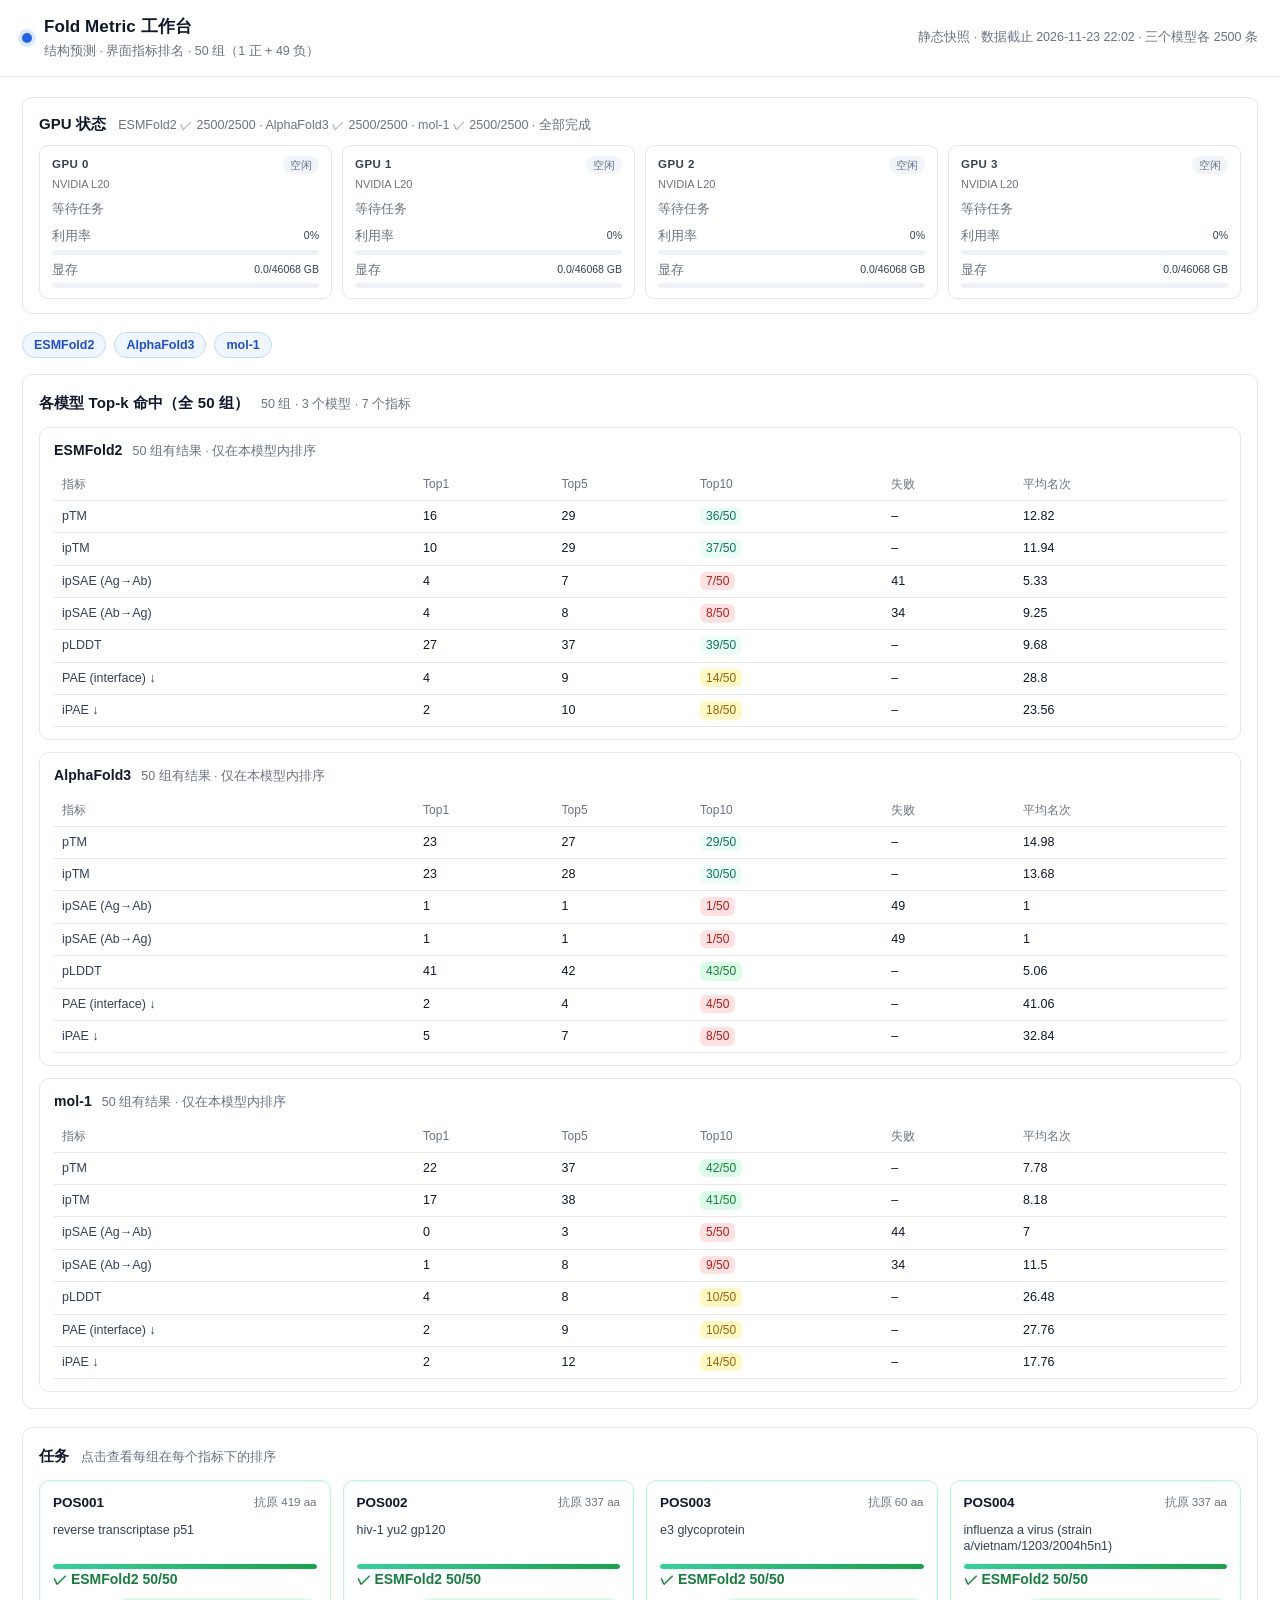
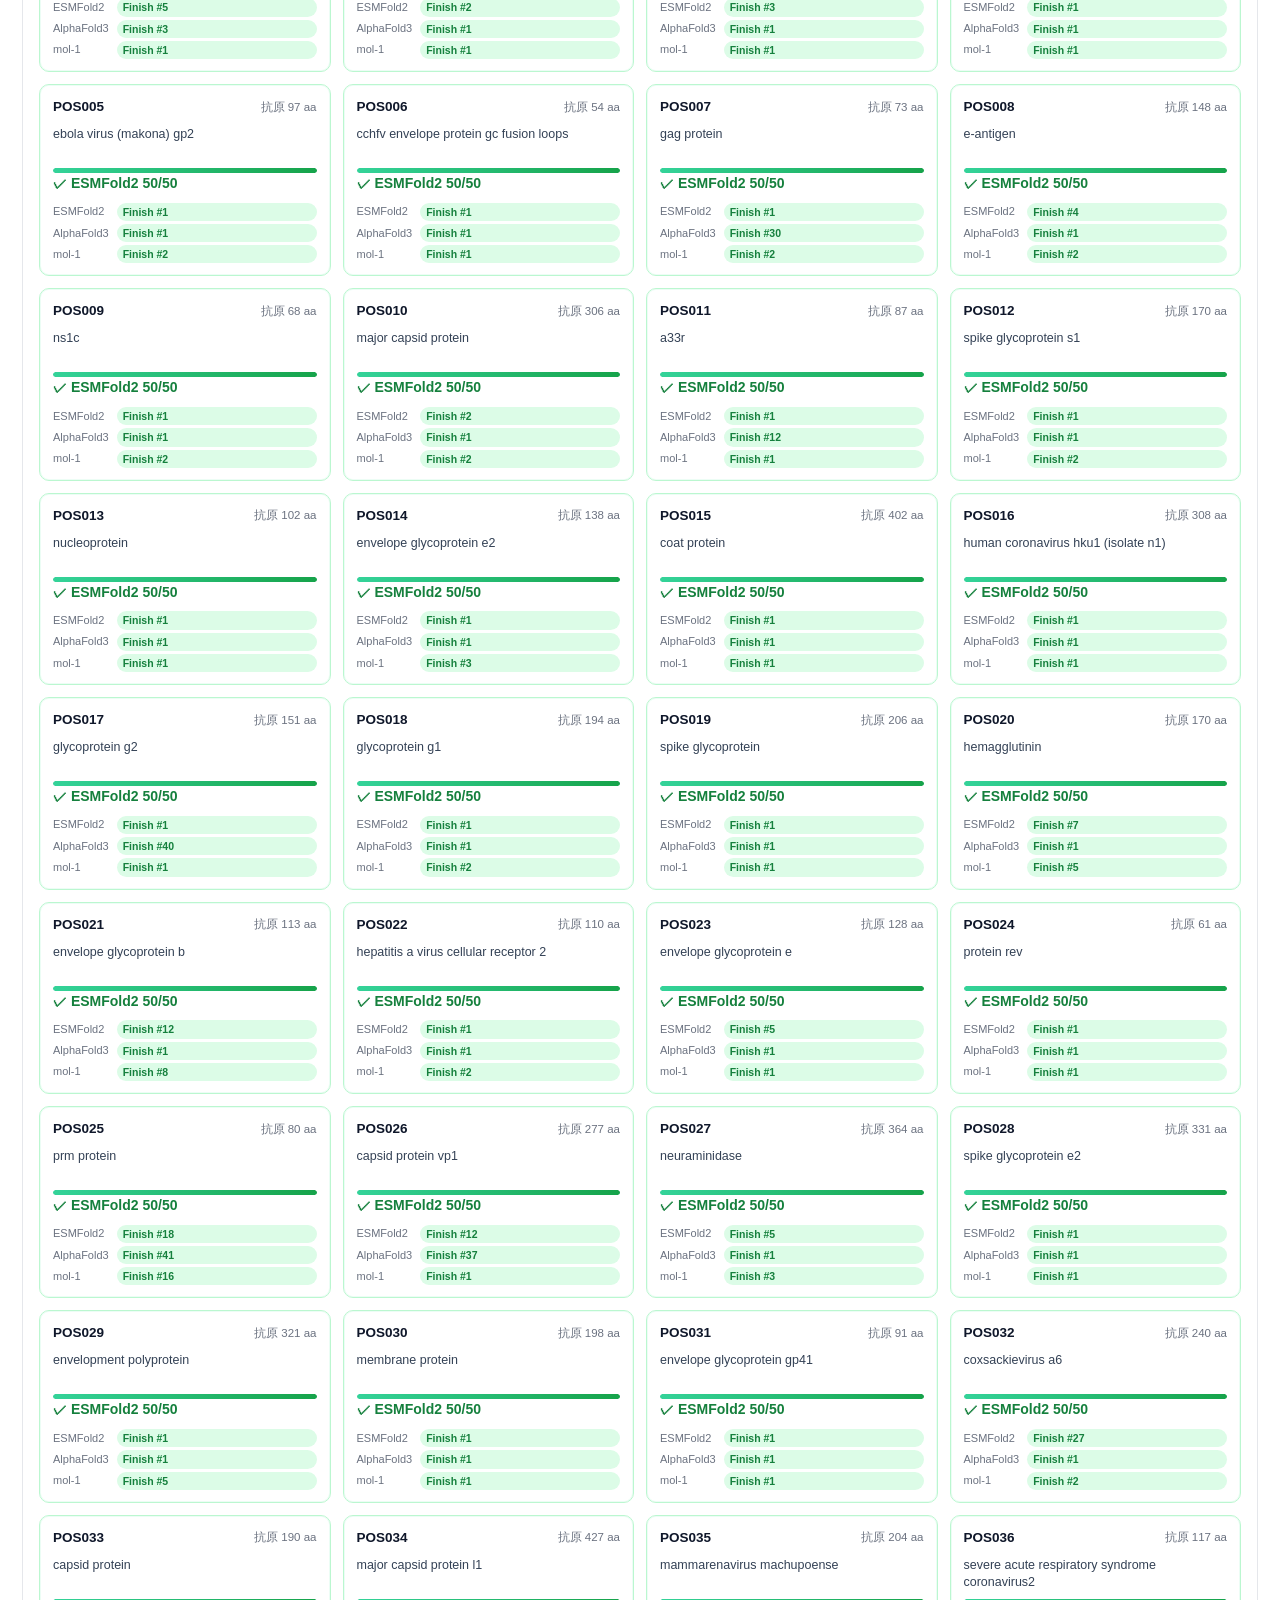
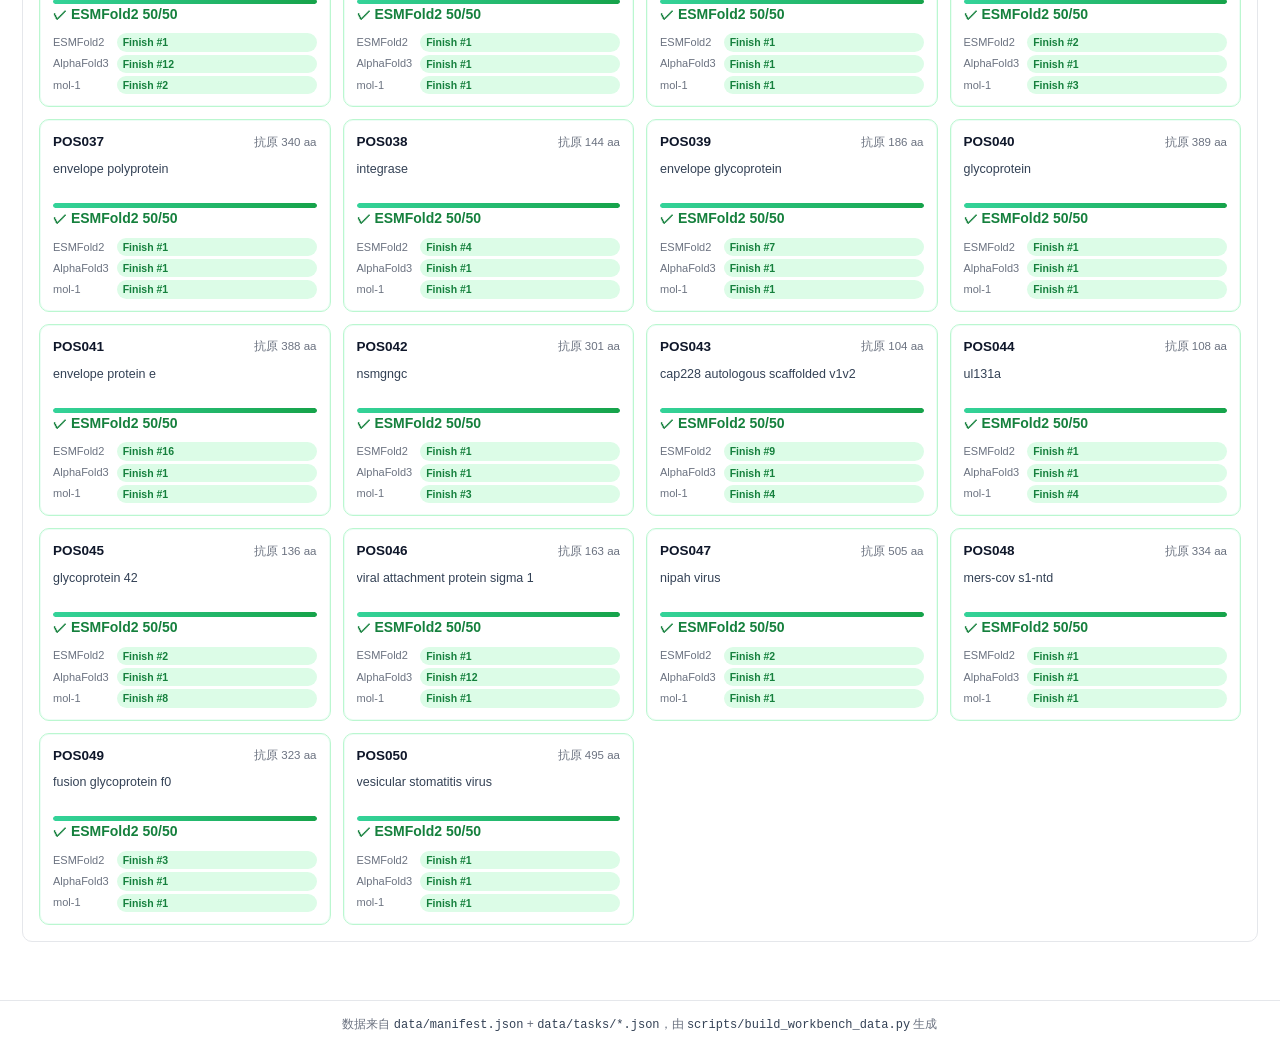
==== fold-metric/index.html @ c398a303 "Add fold-metric static workbench (ESMFold2 / AlphaFold3 / mol-1, 50 groups x 2500 complexes)" ====
<!DOCTYPE html>
<html lang="zh-CN">
<head>
<meta charset="utf-8" />
<meta name="viewport" content="width=device-width, initial-scale=1" />
<title>Fold Metric 工作台</title>
<link rel="stylesheet" href="assets/style.css" />
</head>
<body>
<header class="topbar">
  <div class="brand">
    <span class="dot"></span>
    <div>
      <h1>Fold Metric 工作台</h1>
      <p>结构预测 · 界面指标排名 · 50 组（1 正 + 49 负）</p>
    </div>
  </div>
  <div class="meta">
    <span id="live-badge" class="live hidden">LIVE</span>
    <span id="mock-badge" class="badge hidden">示例数据</span>
    <span id="generated" class="muted"></span>
  </div>
</header>

<main>
  <section class="gpu-wrap">
    <div class="gpu-wrap-head">
      <h2>GPU 状态</h2>
      <span class="muted" id="gpu-totals"></span>
    </div>
    <div id="gpu-strip" class="gpu-strip hidden"></div>
  </section>

  <section id="overview">
    <div class="toolbar">
      <div class="chips" id="model-chips" aria-label="模型筛选"></div>
      <div class="legend" id="overview-legend"></div>
    </div>

    <div class="panel">
      <div class="panel-head">
        <h2>各模型 Top-k 命中（全 50 组）</h2>
        <span class="muted" id="summary-note"></span>
      </div>
      <div id="summary-blocks"></div>
    </div>

    <div class="panel">
      <div class="panel-head">
        <h2>任务</h2>
        <span class="muted">点击查看每组在每个指标下的排序</span>
      </div>
      <div class="task-grid" id="task-grid"></div>
    </div>
  </section>

  <section id="detail" class="hidden">
    <div class="detail-head">
      <button id="back" class="ghost">← 返回</button>
      <div>
        <h2 id="detail-title"></h2>
        <p class="muted" id="detail-sub"></p>
      </div>
      <div class="legend">
        <span class="lg"><i class="sw pos"></i>正样本</span>
        <span class="lg"><i class="sw neg"></i>负样本</span>
        <span class="lg"><i class="sw empty"></i>空位</span>
        <span class="lg"><i class="sw zero"></i>精确 0（不可排名）</span>
        <span class="lg muted">按该指标从好到差排列，绿色格子所在位置 = 正样本名次</span>
      </div>
    </div>
    <div id="detail-body"></div>
  </section>

  <div id="error" class="error hidden"></div>
</main>

<footer class="foot">
  <span>数据来自 <code>data/manifest.json</code> + <code>data/tasks/*.json</code>，由 <code>scripts/build_workbench_data.py</code> 生成</span>
</footer>

<script src="assets/app.js"></script>
</body>
</html>
---- fold-metric/assets/style.css ----
:root {
  --bg: #ffffff;
  --ink: #0f172a;
  --muted: #6b7280;
  --line: #e5e7eb;
  --soft: #f8fafc;
  --pos: #22c55e;
  --pos-ink: #166534;
  --neg: #f87171;
  --neg-ink: #b91c1c;
  --accent: #2563eb;
  --radius: 10px;
}

* { box-sizing: border-box; }

html, body {
  margin: 0;
  background: var(--bg);
  color: var(--ink);
  font: 14px/1.55 -apple-system, BlinkMacSystemFont, "Segoe UI", "Microsoft YaHei",
        "PingFang SC", Roboto, Helvetica, Arial, sans-serif;
  -webkit-font-smoothing: antialiased;
}

h1, h2, h3 { margin: 0; font-weight: 600; letter-spacing: .1px; }
h1 { font-size: 17px; }
h2 { font-size: 15px; }
h3 { font-size: 14px; }
p { margin: 0; }
code { font: 12px/1.4 ui-monospace, SFMono-Regular, Menlo, Consolas, monospace; color: #334155; }
.muted { color: var(--muted); font-size: 12.5px; }
.hidden { display: none !important; }

/* ---------- top bar ---------- */
.topbar {
  display: flex; align-items: center; justify-content: space-between;
  gap: 16px; padding: 14px 22px;
  border-bottom: 1px solid var(--line);
  position: sticky; top: 0; background: rgba(255,255,255,.94);
  backdrop-filter: blur(6px); z-index: 10;
}
.brand { display: flex; align-items: center; gap: 12px; }
.brand p { color: var(--muted); font-size: 12.5px; margin-top: 2px; }
.dot { width: 10px; height: 10px; border-radius: 50%; background: var(--accent); box-shadow: 0 0 0 4px #dbeafe; }
.meta { display: flex; align-items: center; gap: 10px; }
.badge {
  font-size: 11.5px; padding: 2px 8px; border-radius: 999px;
  background: #fef3c7; color: #92400e; border: 1px solid #fde68a;
}

/* ---------- layout ---------- */
main { max-width: 1280px; margin: 0 auto; padding: 20px 22px 40px; }
.panel { border: 1px solid var(--line); border-radius: var(--radius); padding: 16px; margin-bottom: 18px; }
.panel-head { display: flex; align-items: baseline; gap: 12px; margin-bottom: 12px; }

/* ---------- toolbar ---------- */
.toolbar { display: flex; align-items: center; justify-content: space-between; gap: 16px; margin-bottom: 16px; flex-wrap: wrap; }
.chips { display: flex; gap: 8px; flex-wrap: wrap; }
.chip {
  border: 1px solid var(--line); background: #fff; color: var(--ink);
  padding: 5px 11px; border-radius: 999px; cursor: pointer; font-size: 12.5px;
  transition: all .15s ease;
}
.chip:hover { border-color: #cbd5e1; background: var(--soft); }
.chip.on { background: #eff6ff; border-color: #bfdbfe; color: #1d4ed8; font-weight: 600; }
.chip.off { color: var(--muted); text-decoration: line-through; }

.legend { display: flex; gap: 14px; align-items: center; flex-wrap: wrap; }
.lg { display: inline-flex; align-items: center; gap: 6px; font-size: 12.5px; color: var(--muted); }
.sw { width: 12px; height: 12px; border-radius: 3px; display: inline-block; }
.sw.pos { background: var(--pos); }
.sw.neg { background: var(--neg); }
.sw.empty { background: #f1f5f9; border: 1px dashed #cbd5e1; }

/* ---------- summary table ---------- */
.table-wrap { overflow-x: auto; }
table { border-collapse: collapse; width: 100%; font-size: 13px; }
th, td { padding: 6px 8px; text-align: left; border-bottom: 1px solid var(--line); white-space: nowrap; }
th { color: var(--muted); font-weight: 500; font-size: 12px; }
td.num { font-variant-numeric: tabular-nums; }
table.summary { table-layout: fixed; }
.cellbar { display: flex; align-items: center; gap: 6px; }
.bar { height: 6px; border-radius: 3px; background: #e2e8f0; width: 46px; flex: 0 0 46px; overflow: hidden; }
.bar > i { display: block; height: 100%; background: var(--accent); }
.rank-pill {
  display: inline-block; min-width: 22px; text-align: center;
  padding: 0 6px; border-radius: 6px; font-size: 12px; font-variant-numeric: tabular-nums;
}
.r1 { background: #dcfce7; color: #15803d; }
.r5 { background: #ecfdf5; color: #047857; }
.r10 { background: #fef9c3; color: #a16207; }
.rbad { background: #fee2e2; color: #b91c1c; }

/* ---------- task cards ---------- */
.task-grid { display: grid; grid-template-columns: repeat(auto-fill, minmax(236px, 1fr)); gap: 12px; }
.task {
  border: 1px solid var(--line); border-radius: var(--radius); padding: 12px 13px;
  cursor: pointer; background: #fff; transition: box-shadow .15s ease, transform .15s ease, border-color .15s ease;
  display: flex; flex-direction: column; gap: 8px; min-height: 122px;
}
.task:hover { border-color: #bfdbfe; box-shadow: 0 4px 14px rgba(37,99,235,.08); transform: translateY(-1px); }
.task:focus-visible { outline: 2px solid var(--accent); outline-offset: 2px; }
.task-top { display: flex; align-items: center; justify-content: space-between; gap: 8px; }
.task-id { font-weight: 600; font-size: 13.5px; font-variant-numeric: tabular-nums; }
.task-len { font-size: 11.5px; color: var(--muted); }
.task-name { font-size: 12.5px; color: #334155; line-height: 1.35; display: -webkit-box; -webkit-line-clamp: 2; -webkit-box-orient: vertical; overflow: hidden; min-height: 34px; }
.task-ranks { display: flex; gap: 6px; flex-wrap: wrap; margin-top: auto; }
.rk { font-size: 11px; color: var(--muted); display: inline-flex; align-items: center; gap: 4px; }
.rk b { font-weight: 600; }

/* ---------- detail ---------- */
.detail-head {
  display: flex; align-items: center; gap: 16px; flex-wrap: wrap;
  padding-bottom: 14px; border-bottom: 1px solid var(--line); margin-bottom: 18px;
}
.detail-head .legend { margin-left: auto; }
.ghost {
  border: 1px solid var(--line); background: #fff; color: var(--ink);
  padding: 6px 12px; border-radius: 8px; cursor: pointer; font-size: 13px;
}
.ghost:hover { background: var(--soft); }

.model-block { border: 1px solid var(--line); border-radius: var(--radius); padding: 16px; margin-bottom: 16px; }
.model-head { display: flex; align-items: center; justify-content: space-between; margin-bottom: 12px; gap: 12px; flex-wrap: wrap; }
.model-head .hits { display: flex; gap: 8px; }
.metric-grid { display: grid; grid-template-columns: repeat(auto-fill, minmax(252px, 1fr)); gap: 12px; }
.metric {
  border: 1px solid var(--line); border-radius: 8px; padding: 10px 11px; background: #fff;
}
.metric-head { display: flex; align-items: center; justify-content: space-between; gap: 8px; margin-bottom: 8px; }
.metric-name { font-size: 12.5px; font-weight: 600; }
.metric-name small { font-weight: 400; color: var(--muted); margin-left: 4px; }
.metric-rank { font-size: 11.5px; padding: 1px 7px; border-radius: 999px; font-variant-numeric: tabular-nums; }
.cells { display: grid; grid-template-columns: repeat(7, 1fr); gap: 4px; }
.cell {
  aspect-ratio: 1 / 1; border-radius: 3px; background: var(--neg);
  position: relative; cursor: default;
}
.cell.empty { background: #f1f5f9; box-shadow: inset 0 0 0 1px #e2e8f0; }
.cell.pos {
  background: var(--pos); box-shadow: 0 0 0 2px #bbf7d0, 0 0 0 3px var(--pos); z-index: 1;
  display: flex; align-items: center; justify-content: center;
}
.cell.pos span {
  color: #fff; font-size: 10.5px; font-weight: 700; line-height: 1;
}
.cell:hover { outline: 2px solid #93c5fd; outline-offset: 1px; }
.metric-foot { margin-top: 8px; display: flex; justify-content: space-between; font-size: 11.5px; color: var(--muted); font-variant-numeric: tabular-nums; }

/* ---------- misc ---------- */
.error {
  margin: 20px auto; max-width: 720px; padding: 14px 16px; border-radius: 10px;
  background: #fef2f2; border: 1px solid #fecaca; color: #991b1b; font-size: 13px;
}
.foot {
  border-top: 1px solid var(--line); padding: 14px 22px; color: var(--muted);
  font-size: 12px; text-align: center;
}
@media (max-width: 640px) {
  .meta { display: none; }
  main { padding: 14px; }
}


/* ---------- live badge ---------- */
.live {
  display: inline-flex; align-items: center; gap: 6px;
  font-size: 11.5px; font-weight: 600; letter-spacing: .06em;
  color: #15803d; background: #f0fdf4; border: 1px solid #bbf7d0;
  padding: 2px 9px; border-radius: 999px;
}
.live::before {
  content: "; width: 7px; height: 7px; border-radius: 50%; background: #22c55e;
  animation: pulse 1.6s ease-in-out infinite;
}
.live.stale { color: #92400e; background: #fffbeb; border-color: #fde68a; }
.live.stale::before { background: #f59e0b; animation: none; }
@keyframes pulse {
  0%, 100% { opacity: 1; transform: scale(1); box-shadow: 0 0 0 0 rgba(34,197,94,.45); }
  50% { opacity: .55; transform: scale(.85); box-shadow: 0 0 0 5px rgba(34,197,94,0); }
}

/* ---------- GPU strip ---------- */
.gpu-wrap { border: 1px solid var(--line); border-radius: var(--radius); padding: 14px 16px; margin-bottom: 18px; }
.gpu-wrap-head { display: flex; align-items: baseline; gap: 12px; margin-bottom: 10px; }
.gpu-strip { display: grid; grid-template-columns: repeat(auto-fit, minmax(220px, 1fr)); gap: 10px; }
.gpu {
  position: relative; border: 1px solid var(--line); border-radius: 9px;
  padding: 10px 12px; background: #fff; overflow: hidden;
}
.gpu.running { border-color: #bfdbfe; background: linear-gradient(180deg, #f8fbff, #fff 55%); }
.gpu.running::after {
  content: "; position: absolute; inset: 0; pointer-events: none;
  background: linear-gradient(110deg, transparent 30%, rgba(37,99,235,.07) 45%, transparent 60%);
  background-size: 220% 100%; animation: sweep 2.6s linear infinite;
}
@keyframes sweep { from { background-position: 140% 0; } to { background-position: -60% 0; } }
.gpu-head { display: flex; align-items: center; justify-content: space-between; margin-bottom: 2px; }
.gpu-idx { font-size: 11.5px; font-weight: 700; letter-spacing: .04em; color: #334155; }
.gpu-state { font-size: 10.5px; padding: 1px 7px; border-radius: 999px; }
.gpu-state.running { background: #dcfce7; color: #15803d; }
.gpu-state.idle { background: #f1f5f9; color: #64748b; }
.gpu-name { font-size: 11px; color: var(--muted); margin-bottom: 6px; }
.gpu-job { display: flex; align-items: center; gap: 6px; flex-wrap: wrap; min-height: 20px; margin-bottom: 8px; }
.gpu-job .tag {
  font-size: 11px; font-weight: 600; color: #1d4ed8; background: #eff6ff;
  border: 1px solid #dbeafe; padding: 0 6px; border-radius: 5px; font-variant-numeric: tabular-nums;
}
.gpu-sample { font-size: 10.5px; color: #64748b; font-family: ui-monospace, Menlo, Consolas, monospace; }
.gpu-bar { margin-top: 6px; }
.gpu-bar-head { display: flex; justify-content: space-between; font-size: 10.5px; margin-bottom: 3px; }
.gpu-bar-val { color: #334155; font-variant-numeric: tabular-nums; }
.track { height: 5px; border-radius: 3px; background: #eef2f7; overflow: hidden; }
.track > i {
  display: block; height: 100%; border-radius: 3px;
  background: linear-gradient(90deg, #60a5fa, #2563eb);
  transition: width .8s cubic-bezier(.22,.61,.36,1);
}
.gpu.running .track > i { background: linear-gradient(90deg, #34d399, #059669); }

/* ---------- task running state ---------- */
.task.is-running { border-color: #bfdbfe; box-shadow: 0 0 0 3px #eff6ff inset; }
.task-running { display: flex; align-items: center; gap: 6px; font-size: 10.5px; color: #1d4ed8; }
.task-running .pulse-dot {
  width: 6px; height: 6px; border-radius: 50%; background: #2563eb; flex: 0 0 auto;
  animation: pulse 1.4s ease-in-out infinite;
}

/* ---------- progress ---------- */
.progress { display: flex; align-items: center; gap: 12px; margin-bottom: 14px; }
.progress .track { flex: 1; height: 7px; }
.progress .txt { font-size: 12px; color: var(--muted); font-variant-numeric: tabular-nums; }

/* ---------- pending cells / new-cell animation ---------- */
.cell.pending {
  background: repeating-linear-gradient(45deg, #f8fafc, #f8fafc 4px, #eef2f7 4px, #eef2f7 8px);
  box-shadow: inset 0 0 0 1px #e2e8f0;
  animation: breathe 2.4s ease-in-out infinite;
}
@keyframes breathe { 0%,100% { opacity: .55; } 50% { opacity: 1; } }
.cell.new { animation: pop .45s cubic-bezier(.2,.9,.3,1.4); }
@keyframes pop {
  from { transform: scale(.45); opacity: 0; }
  60% { transform: scale(1.12); opacity: 1; }
  to { transform: scale(1); }
}
.metric-rank.partial { box-shadow: inset 0 0 0 1px currentColor; }
.rank-pill.rwait { background: #f1f5f9; color: #64748b; }
.metric.metric-empty { border-style: dashed; background: #fcfdff; }
.metric-wait { margin-top: 22px; font-size: 12px; color: #94a3b8; }

/* ---------- completed task: keep a full green bar + done state ---------- */
.task-progress.done .track > i {
  background: linear-gradient(90deg, #34d399, #16a34a);
}
.task-progress.done .txt { color: #15803d; font-weight: 600; }
.task.is-done { border-color: #bbf7d0; box-shadow: 0 0 0 1px #ecfdf5 inset; }

/* ---------- exact zero (ipSAE): grey stripes = not rankable ---------- */
.cell.zero {
  background: repeating-linear-gradient(45deg, #e5e7eb, #e5e7eb 3px, #f8fafc 3px, #f8fafc 6px);
  box-shadow: inset 0 0 0 1px #d1d5db;
}
.cell.pos.zero {
  box-shadow: inset 0 0 0 2px #9ca3af, 0 0 0 2px #e5e7eb;
}
.cell.pos.zero span { color: #4b5563; }
.sw.zero {
  background: repeating-linear-gradient(45deg, #e5e7eb, #e5e7eb 3px, #f8fafc 3px, #f8fafc 6px);
  border: 1px solid #d1d5db;
}

.progress.done .track > i { background: linear-gradient(90deg, #34d399, #16a34a); }
.progress.done .txt { color: #15803d; font-weight: 600; }
.cell.pos.zero { box-shadow: inset 0 0 0 2px #22c55e, 0 0 0 2px #bbf7d0; }
.cell.pos.zero span { color: #166534; font-weight: 700; }
.rank-pill.rfail { background: #fee2e2; color: #991b1b; font-weight: 600; }

/* ---------- per-model status pills on the task card ---------- */
.st {
  display: inline-flex; align-items: center; gap: 4px;
  font-size: 10.5px; font-weight: 600; padding: 1px 6px; border-radius: 999px;
  font-variant-numeric: tabular-nums; white-space: nowrap;
}
.st-finish { background: #dcfce7; color: #15803d; }
.st-running { background: #dbeafe; color: #1d4ed8; }
.st-pending { background: #f1f5f9; color: #94a3b8; font-weight: 500; }
.st-running .pulse-dot { width: 5px; height: 5px; border-radius: 50%; background: #2563eb; animation: pulse 1.4s ease-in-out infinite; }
.model-block.model-pending { border-style: dashed; background: #fcfdff; }
.model-block.model-pending .metric-wait { margin-top: 10px; }

/* two-column roster: model name | status */
.task-ranks {
  display: grid;
  grid-template-columns: auto minmax(0, 1fr);
  gap: 3px 8px;
  align-items: center;
}
.rk-name { font-size: 11px; color: var(--muted); white-space: nowrap; }

/* per-model summary blocks (metrics are not comparable across models) */
.model-summary {
  border: 1px solid var(--line); border-radius: 10px;
  padding: 12px 14px; margin-bottom: 12px; background: #fff;
}
.model-summary:last-child { margin-bottom: 0; }
.model-summary-head { display: flex; align-items: baseline; gap: 10px; margin-bottom: 8px; }
.model-summary table { width: 100%; font-size: 12.5px; }
.model-summary td:first-child { color: #334155; }
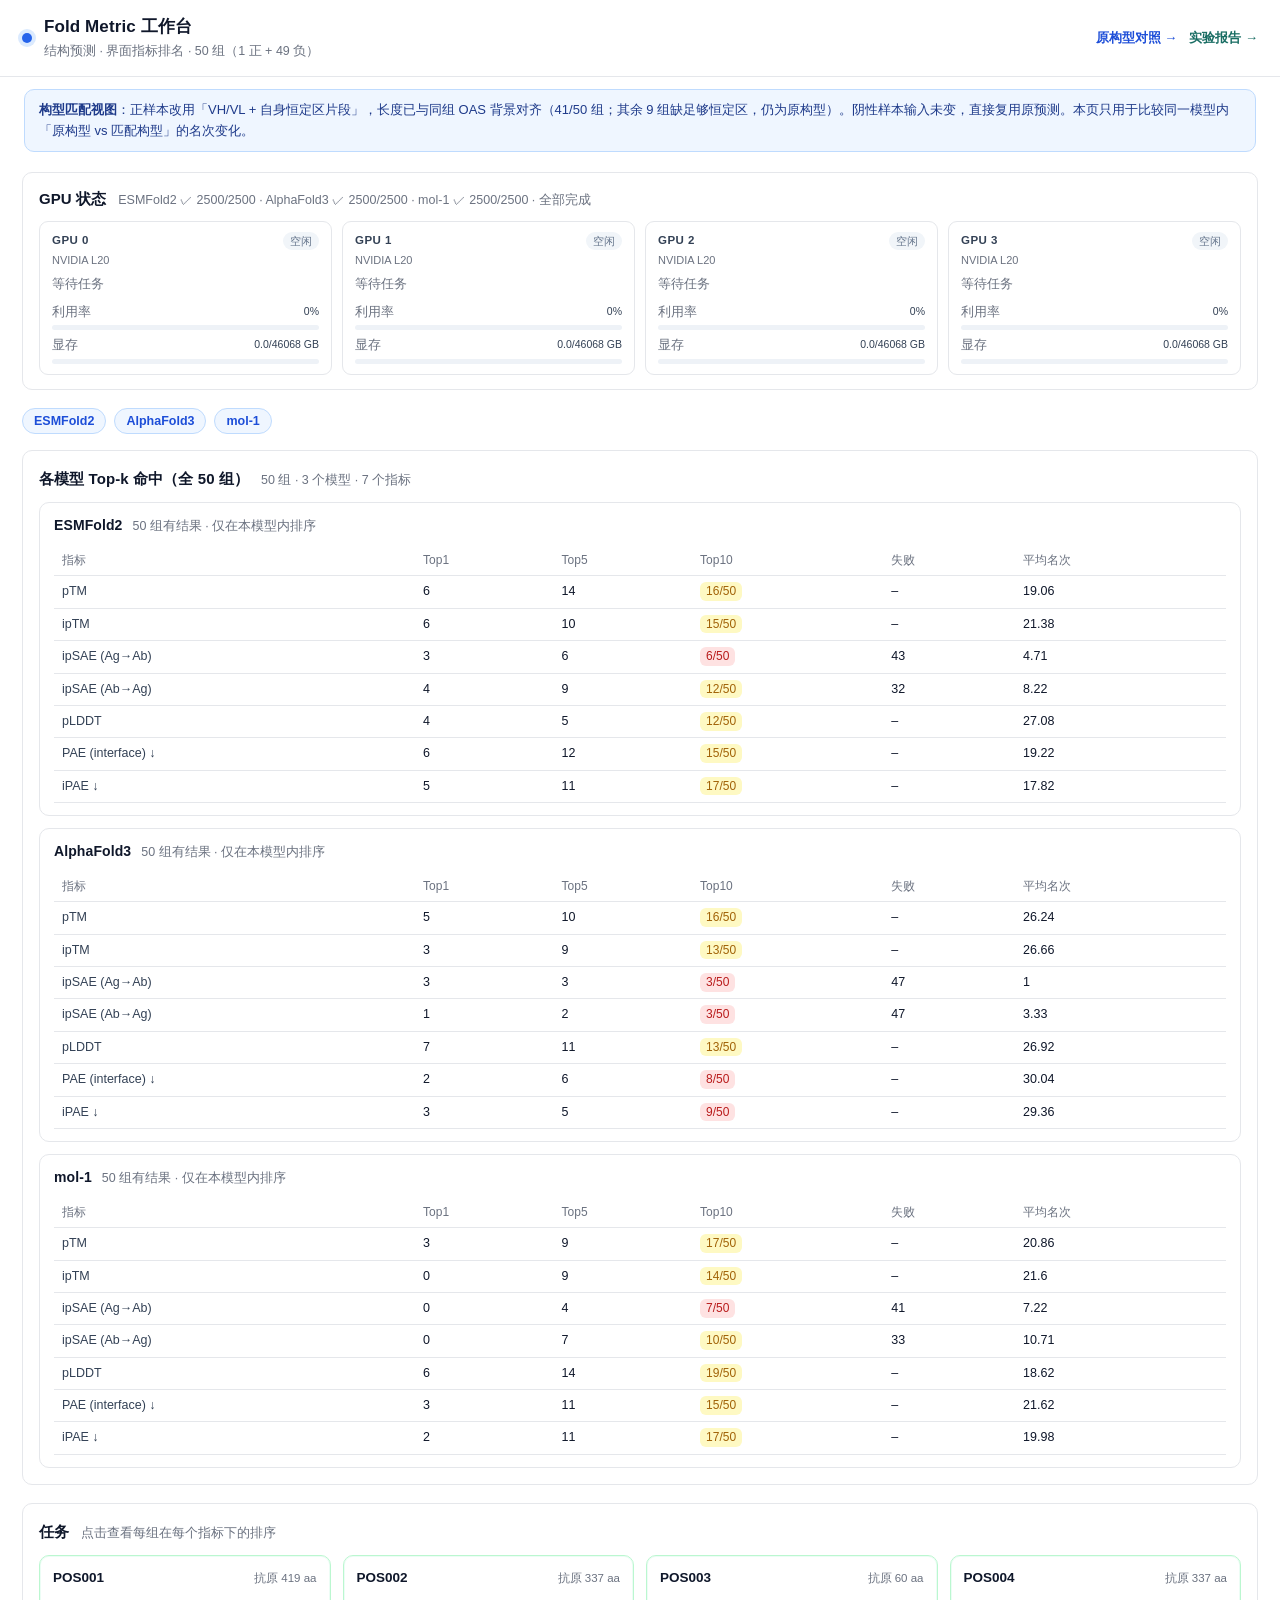
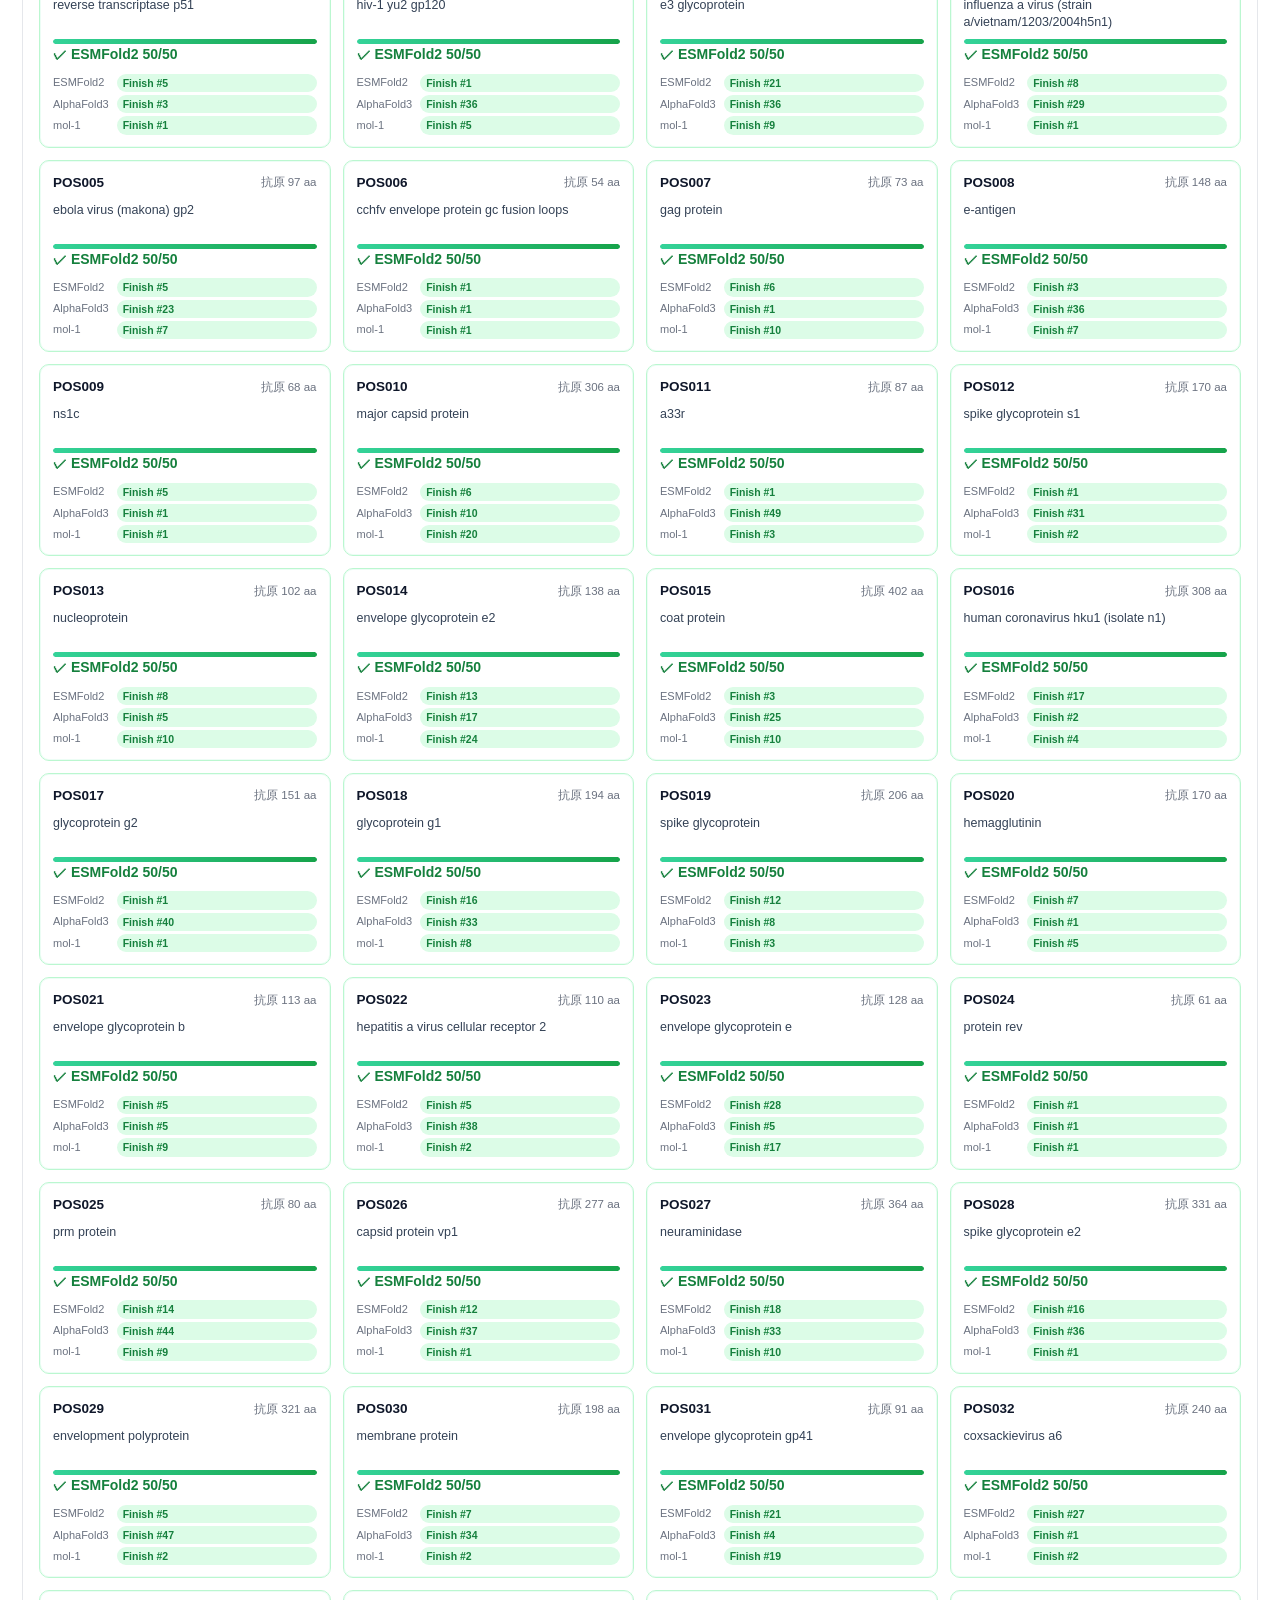
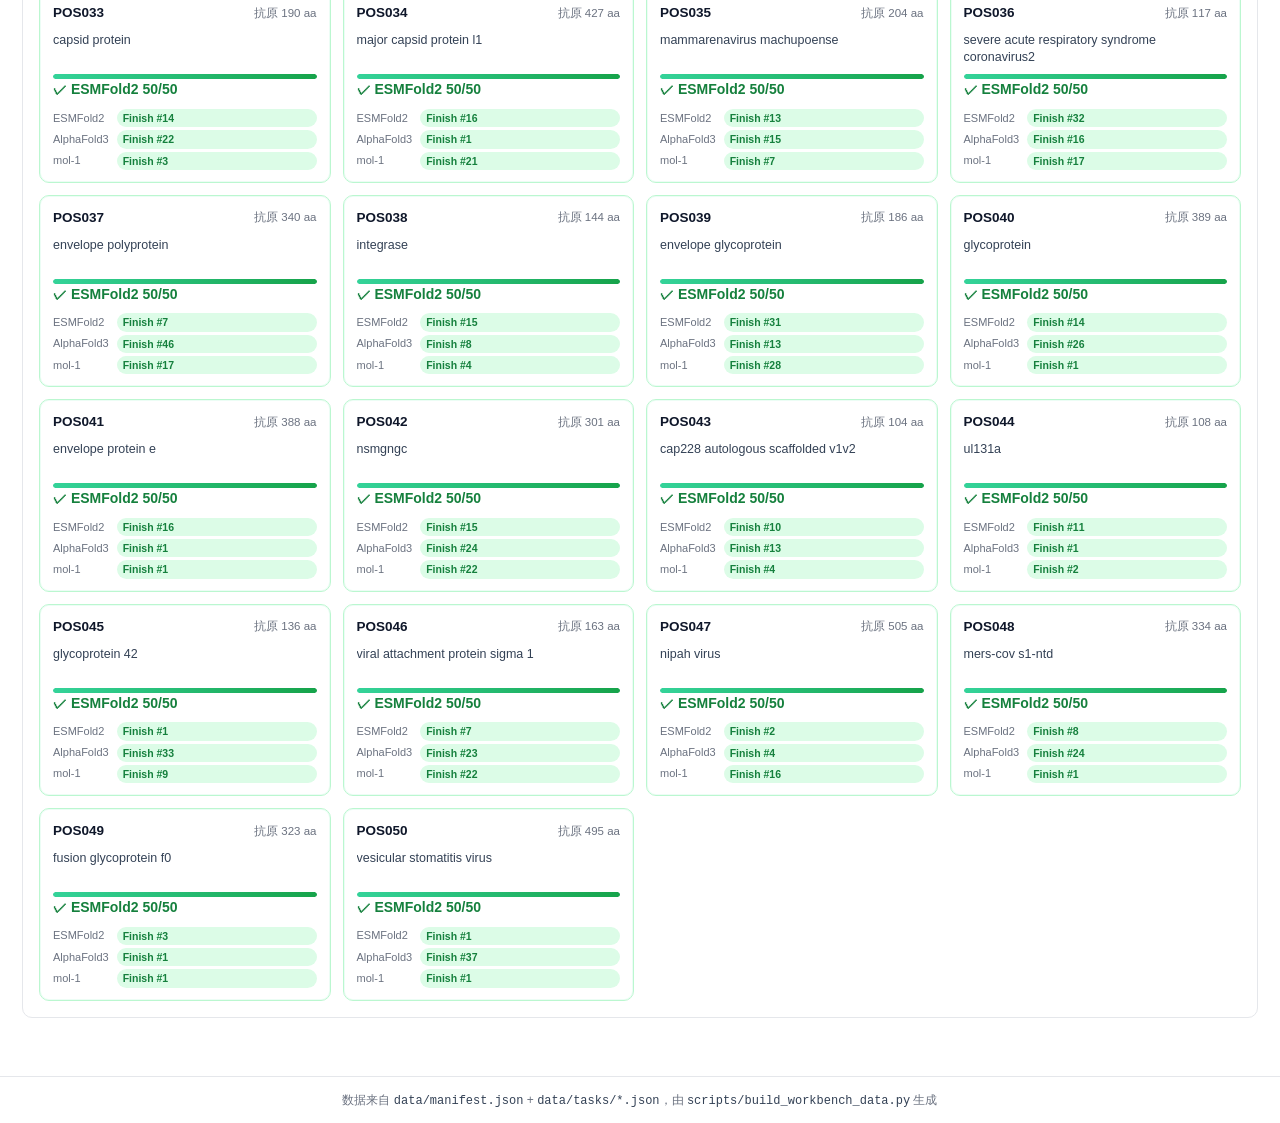
==== commit 73909527: "fold-metric: matched-construct view as default, add original view and embedded report" ====
--- a/fold-metric/index.html
+++ b/fold-metric/index.html
@@ -7,6 +7,7 @@
 <link rel="stylesheet" href="assets/style.css" />
 </head>
 <body>
+
 <header class="topbar">
   <div class="brand">
     <span class="dot"></span>
@@ -20,7 +21,10 @@
     <span id="mock-badge" class="badge hidden">示例数据</span>
     <span id="generated" class="muted"></span>
   </div>
+      <span id="view-nav"><a href="./original/" style="margin-left:14px;font-size:13px;color:#1d4ed8;text-decoration:none;font-weight:600">原构型对照 →</a><a href="./report/" style="margin-left:12px;font-size:13px;color:#196d63;text-decoration:none;font-weight:600">实验报告 →</a></span>
 </header>
+  <div id="match-banner" style="margin:12px 24px 0;padding:10px 14px;border-radius:10px;background:#eff6ff;border:1px solid #bfdbfe;color:#1e3a8a;font-size:13px;line-height:1.6"><b>构型匹配视图</b>：正样本改用「VH/VL + 自身恒定区片段」，长度已与同组 OAS 背景对齐（41/50 组；其余 9 组缺足够恒定区，仍为原构型）。阴性样本输入未变，直接复用原预测。本页只用于比较同一模型内「原构型 vs 匹配构型」的名次变化。</div>
+
 
 <main>
   <section class="gpu-wrap">
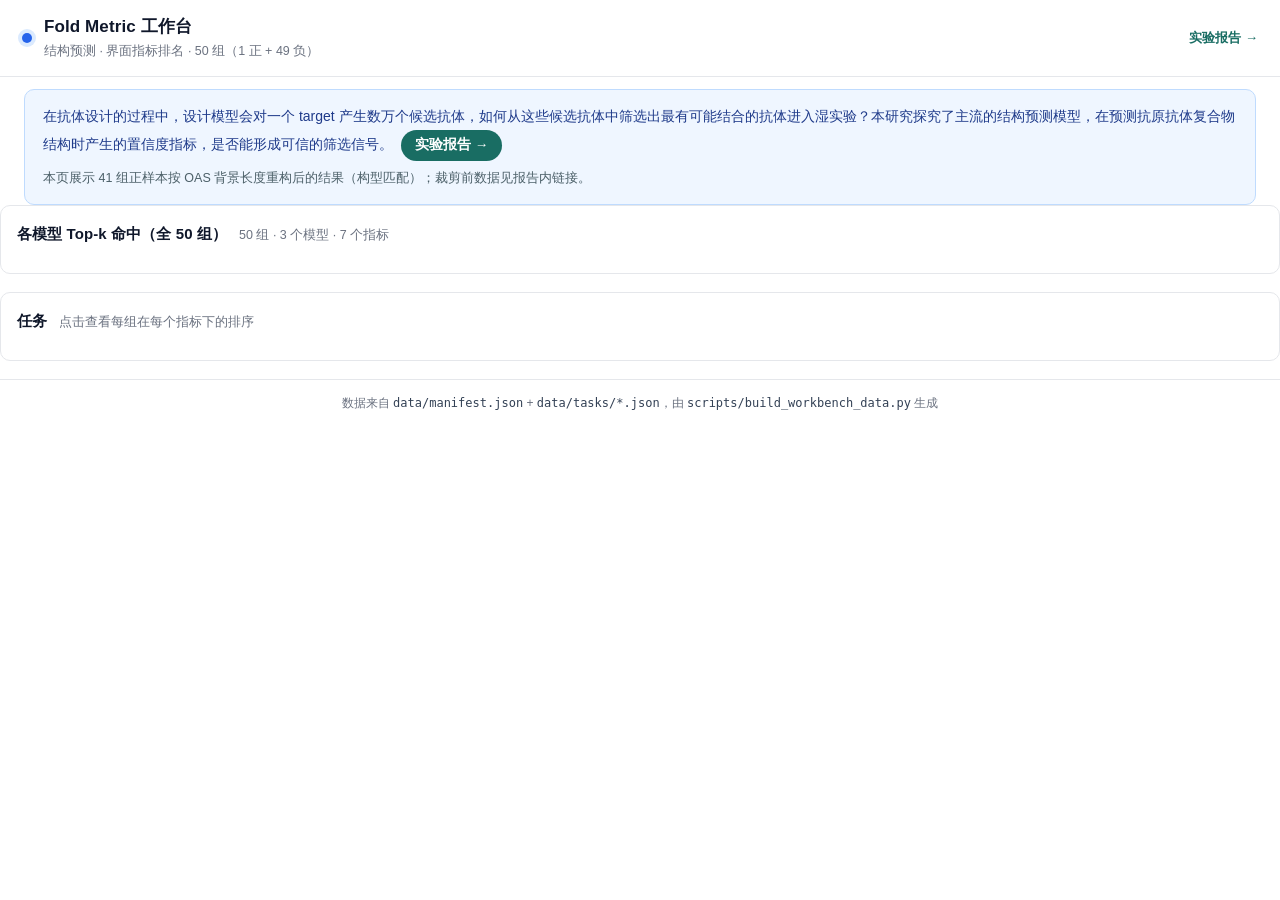
==== commit 283c9cce: "fold-metric: promote report in banner, link 裁剪前实验数据 from report" ====
--- a/fold-metric/index.html
+++ b/fold-metric/index.html
@@ -21,25 +21,9 @@
     <span id="mock-badge" class="badge hidden">示例数据</span>
     <span id="generated" class="muted"></span>
   </div>
-      <span id="view-nav"><a href="./original/" style="margin-left:14px;font-size:13px;color:#1d4ed8;text-decoration:none;font-weight:600">原构型对照 →</a><a href="./report/" style="margin-left:12px;font-size:13px;color:#196d63;text-decoration:none;font-weight:600">实验报告 →</a></span>
+      <span id="view-nav"><a href="./report/" style="margin-left:12px;font-size:13px;color:#196d63;text-decoration:none;font-weight:600">实验报告 →</a></span>
 </header>
-  <div id="match-banner" style="margin:12px 24px 0;padding:10px 14px;border-radius:10px;background:#eff6ff;border:1px solid #bfdbfe;color:#1e3a8a;font-size:13px;line-height:1.6"><b>构型匹配视图</b>：正样本改用「VH/VL + 自身恒定区片段」，长度已与同组 OAS 背景对齐（41/50 组；其余 9 组缺足够恒定区，仍为原构型）。阴性样本输入未变，直接复用原预测。本页只用于比较同一模型内「原构型 vs 匹配构型」的名次变化。</div>
-
-
-<main>
-  <section class="gpu-wrap">
-    <div class="gpu-wrap-head">
-      <h2>GPU 状态</h2>
-      <span class="muted" id="gpu-totals"></span>
-    </div>
-    <div id="gpu-strip" class="gpu-strip hidden"></div>
-  </section>
-
-  <section id="overview">
-    <div class="toolbar">
-      <div class="chips" id="model-chips" aria-label="模型筛选"></div>
-      <div class="legend" id="overview-legend"></div>
-    </div>
+  <div id="match-banner" style="margin:12px 24px 0;padding:14px 18px;border-radius:10px;background:#eff6ff;border:1px solid #bfdbfe;color:#1e3a8a;font-size:14px;line-height:1.85">在抗体设计的过程中，设计模型会对一个 target 产生数万个候选抗体，如何从这些候选抗体中筛选出最有可能结合的抗体进入湿实验？本研究探究了主流的结构预测模型，在预测抗原抗体复合物结构时产生的置信度指标，是否能形成可信的筛选信号。<a href="./report/" style="display:inline-block;margin-left:8px;padding:3px 14px;border-radius:999px;background:#196d63;color:#fff;text-decoration:none;font-weight:600;font-size:13.5px">实验报告 →</a><div style="margin-top:6px;color:#4c6069;font-size:12.5px">本页展示 41 组正样本按 OAS 背景长度重构后的结果（构型匹配）；裁剪前数据见报告内链接。</div></div>
 
     <div class="panel">
       <div class="panel-head">
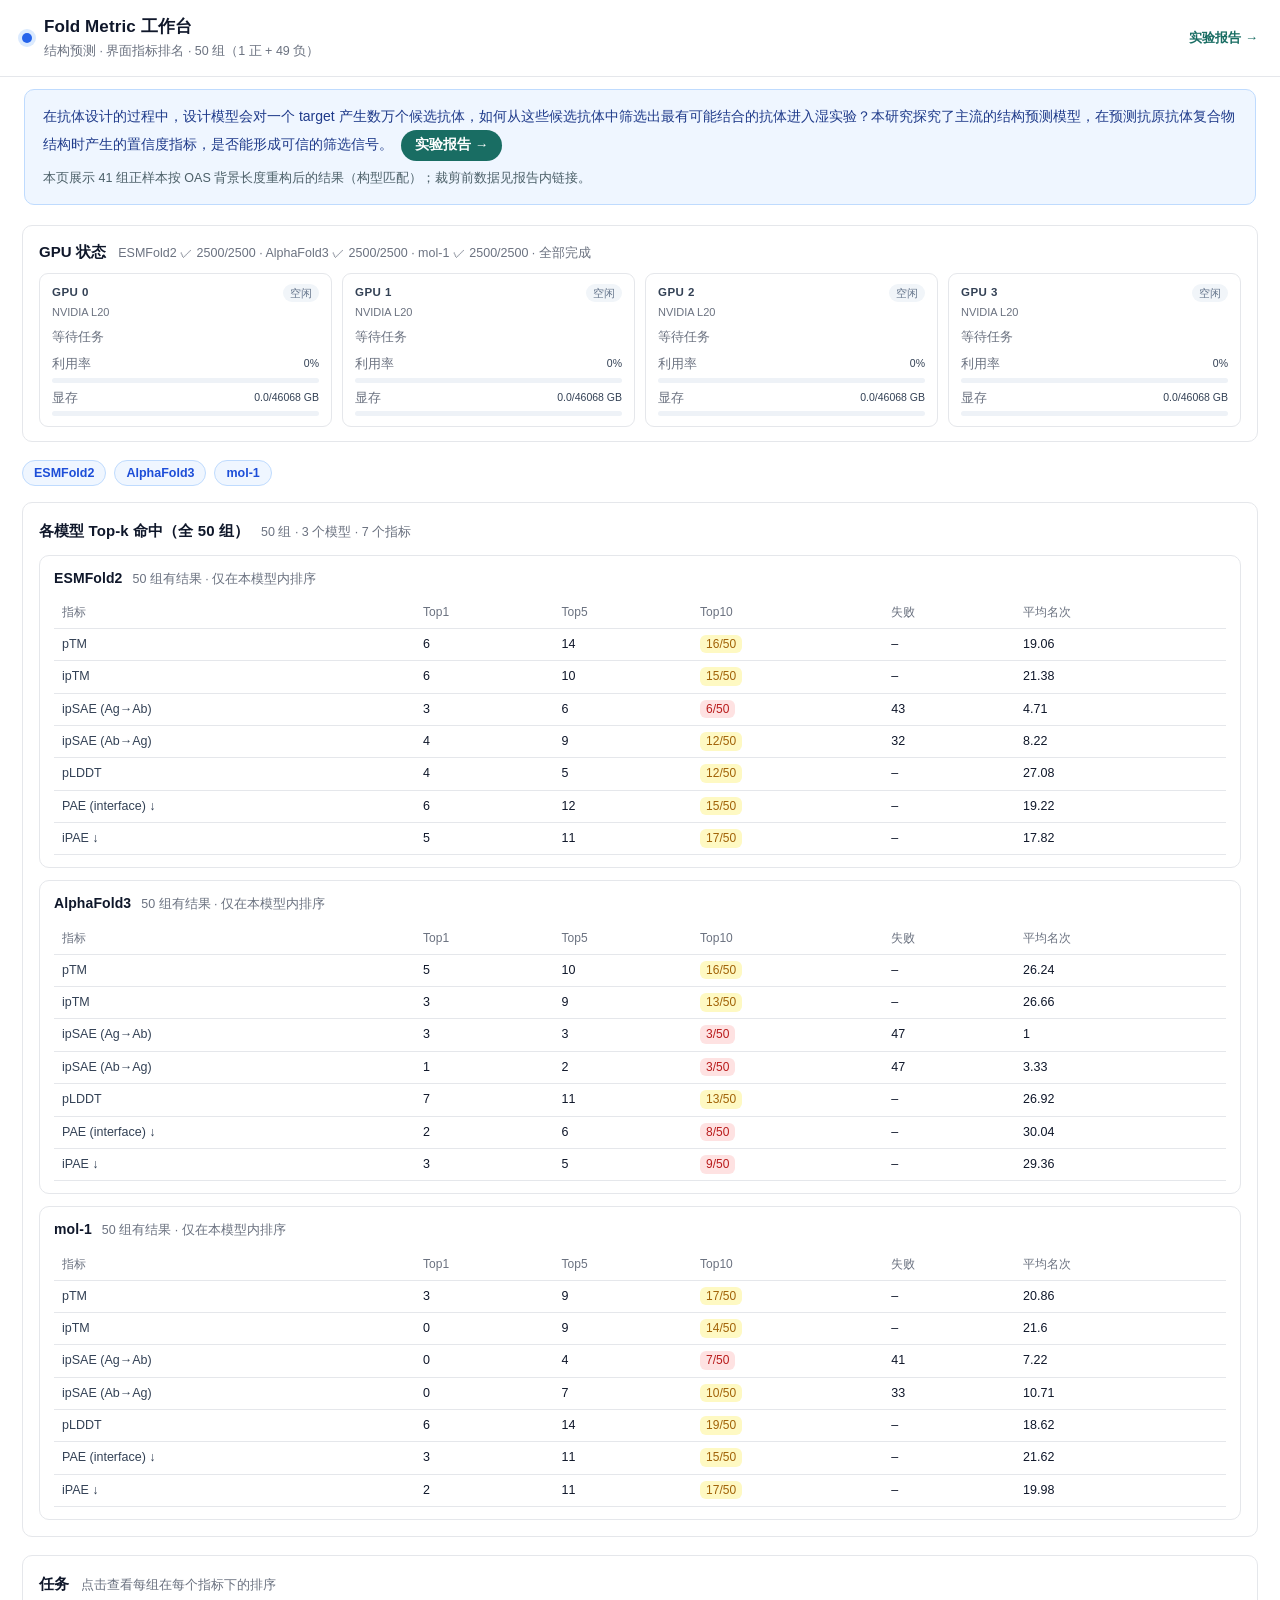
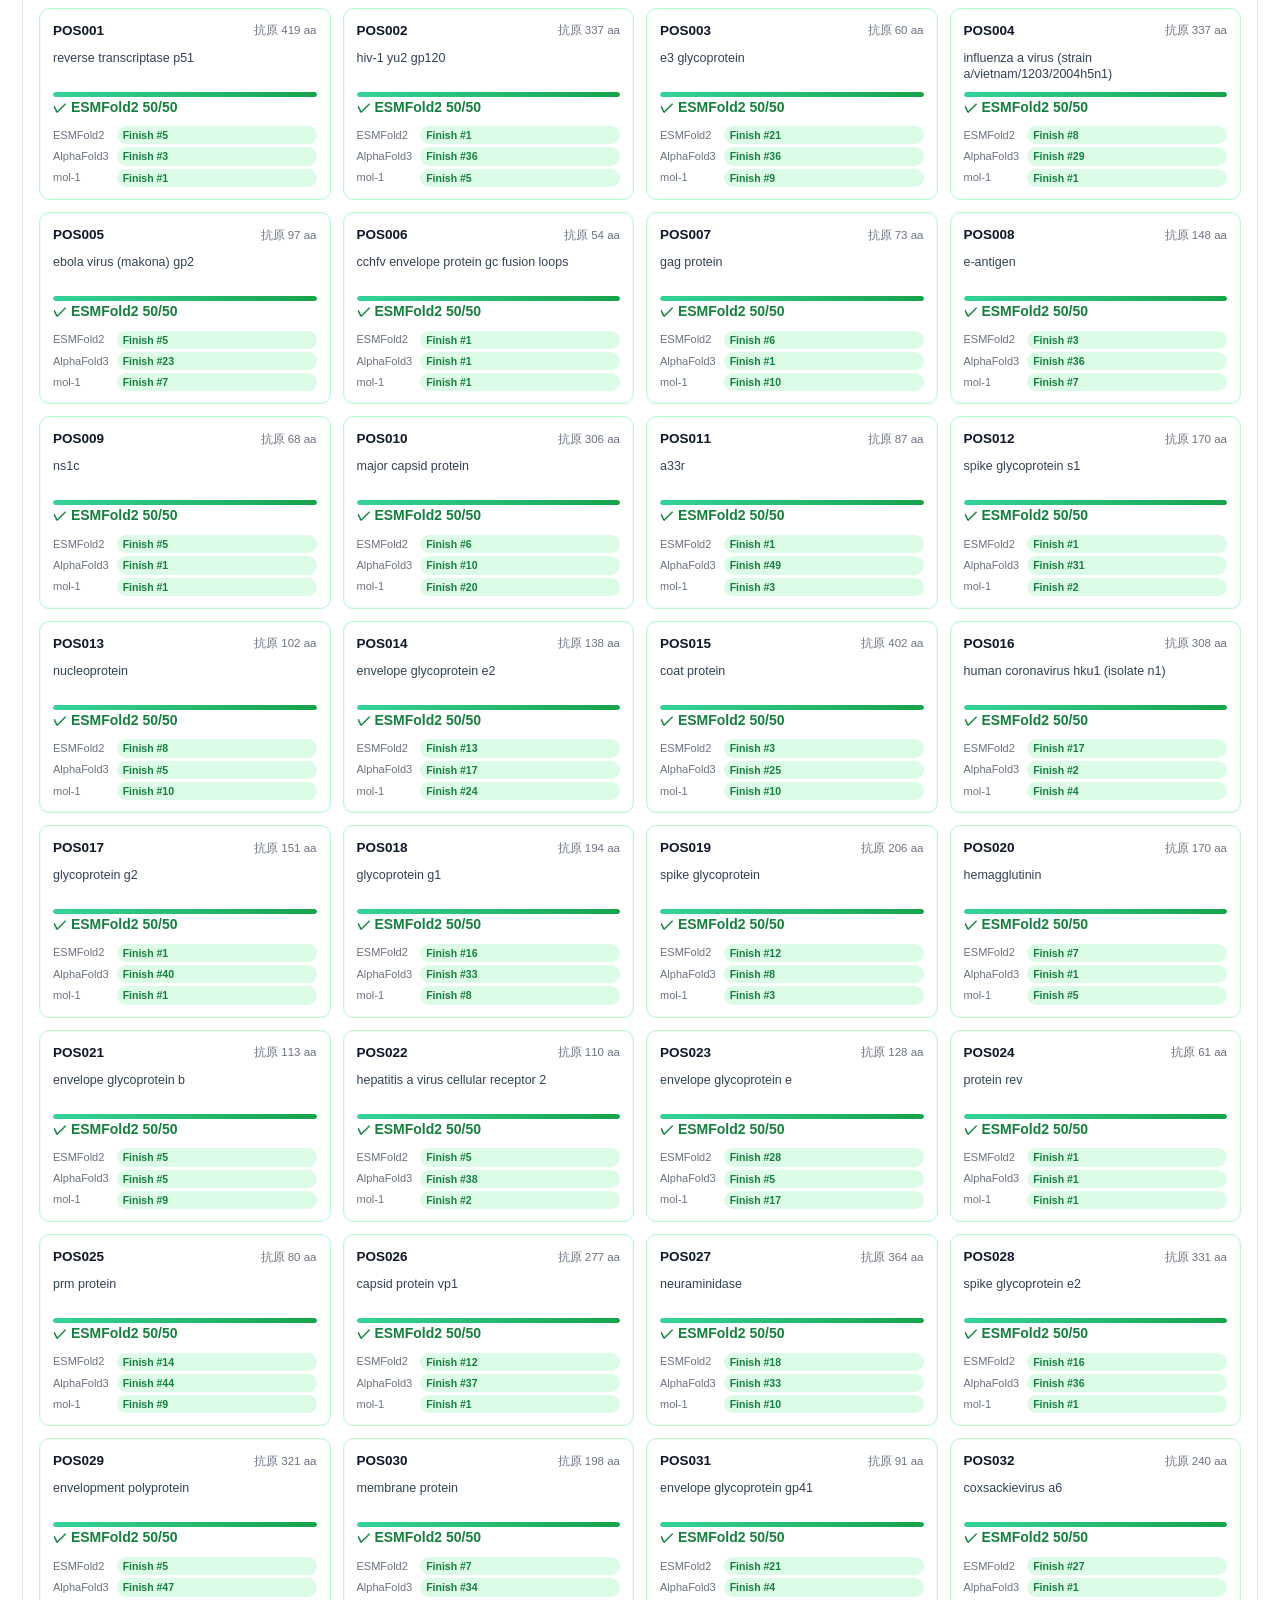
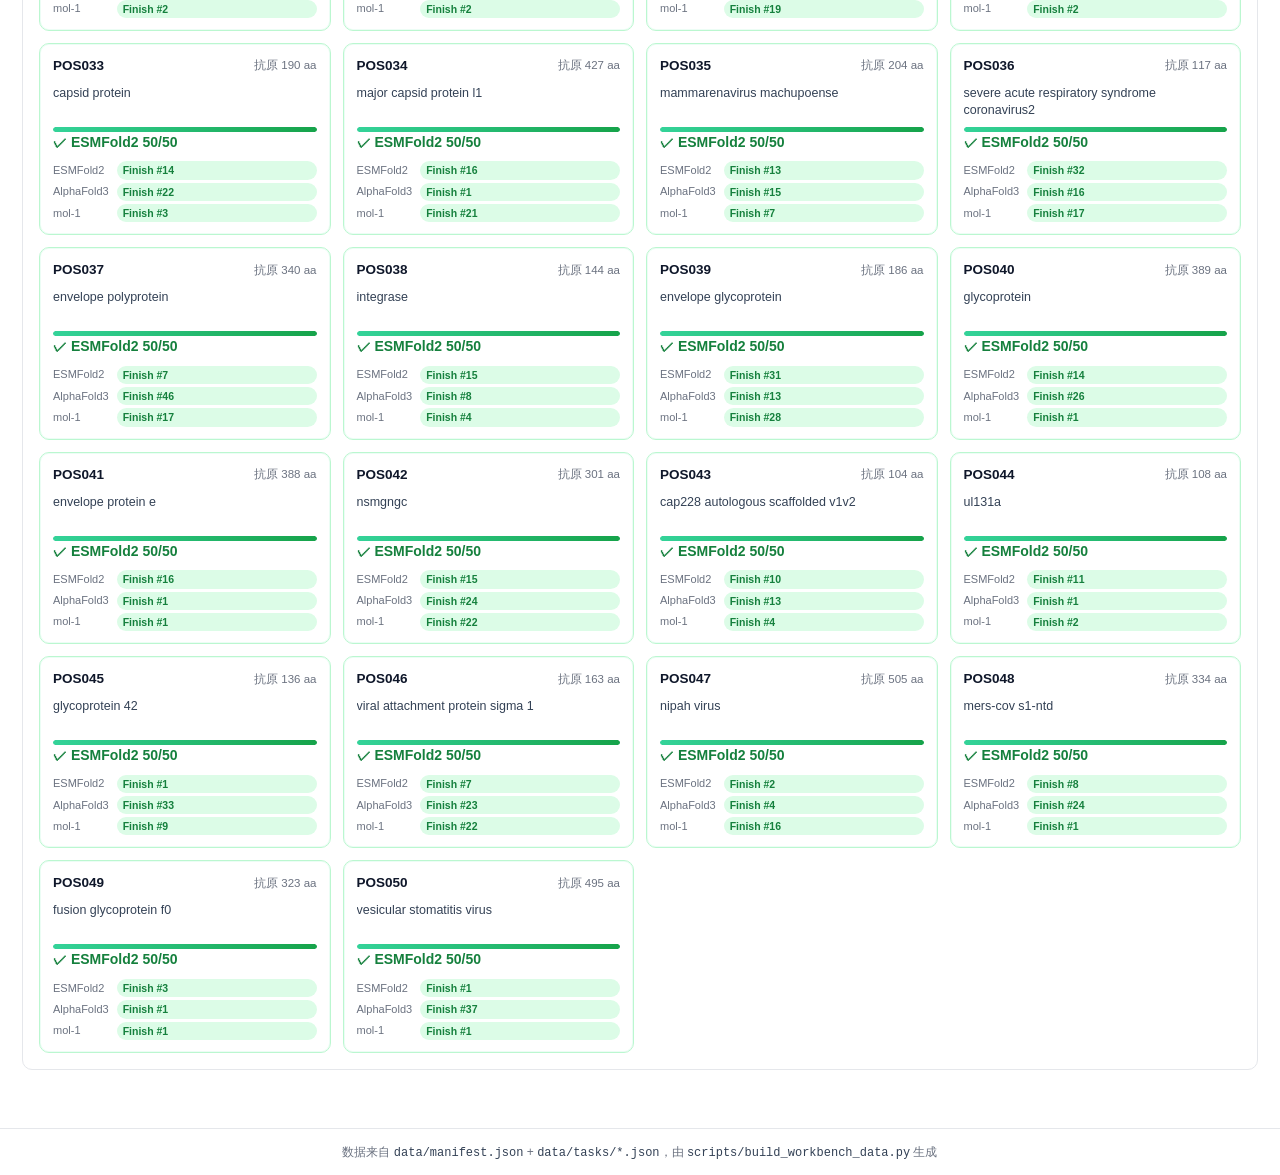
==== commit f692ceee: "fold-metric: fix default page markup, promote report banner, add 裁剪前实验数据 link" ====
--- a/fold-metric/index.html
+++ b/fold-metric/index.html
@@ -7,7 +7,6 @@
 <link rel="stylesheet" href="assets/style.css" />
 </head>
 <body>
-
 <header class="topbar">
   <div class="brand">
     <span class="dot"></span>
@@ -23,7 +22,23 @@
   </div>
       <span id="view-nav"><a href="./report/" style="margin-left:12px;font-size:13px;color:#196d63;text-decoration:none;font-weight:600">实验报告 →</a></span>
 </header>
-  <div id="match-banner" style="margin:12px 24px 0;padding:14px 18px;border-radius:10px;background:#eff6ff;border:1px solid #bfdbfe;color:#1e3a8a;font-size:14px;line-height:1.85">在抗体设计的过程中，设计模型会对一个 target 产生数万个候选抗体，如何从这些候选抗体中筛选出最有可能结合的抗体进入湿实验？本研究探究了主流的结构预测模型，在预测抗原抗体复合物结构时产生的置信度指标，是否能形成可信的筛选信号。<a href="./report/" style="display:inline-block;margin-left:8px;padding:3px 14px;border-radius:999px;background:#196d63;color:#fff;text-decoration:none;font-weight:600;font-size:13.5px">实验报告 →</a><div style="margin-top:6px;color:#4c6069;font-size:12.5px">本页展示 41 组正样本按 OAS 背景长度重构后的结果（构型匹配）；裁剪前数据见报告内链接。</div></div>
+<div id="match-banner" style="margin:12px 24px 0;padding:14px 18px;border-radius:10px;background:#eff6ff;border:1px solid #bfdbfe;color:#1e3a8a;font-size:14px;line-height:1.85">在抗体设计的过程中，设计模型会对一个 target 产生数万个候选抗体，如何从这些候选抗体中筛选出最有可能结合的抗体进入湿实验？本研究探究了主流的结构预测模型，在预测抗原抗体复合物结构时产生的置信度指标，是否能形成可信的筛选信号。<a href="./report/" style="display:inline-block;margin-left:8px;padding:3px 14px;border-radius:999px;background:#196d63;color:#fff;text-decoration:none;font-weight:600;font-size:13.5px">实验报告 →</a><div style="margin-top:6px;color:#4c6069;font-size:12.5px">本页展示 41 组正样本按 OAS 背景长度重构后的结果（构型匹配）；裁剪前数据见报告内链接。</div></div>
+
+
+<main>
+  <section class="gpu-wrap">
+    <div class="gpu-wrap-head">
+      <h2>GPU 状态</h2>
+      <span class="muted" id="gpu-totals"></span>
+    </div>
+    <div id="gpu-strip" class="gpu-strip hidden"></div>
+  </section>
+
+  <section id="overview">
+    <div class="toolbar">
+      <div class="chips" id="model-chips" aria-label="模型筛选"></div>
+      <div class="legend" id="overview-legend"></div>
+    </div>
 
     <div class="panel">
       <div class="panel-head">
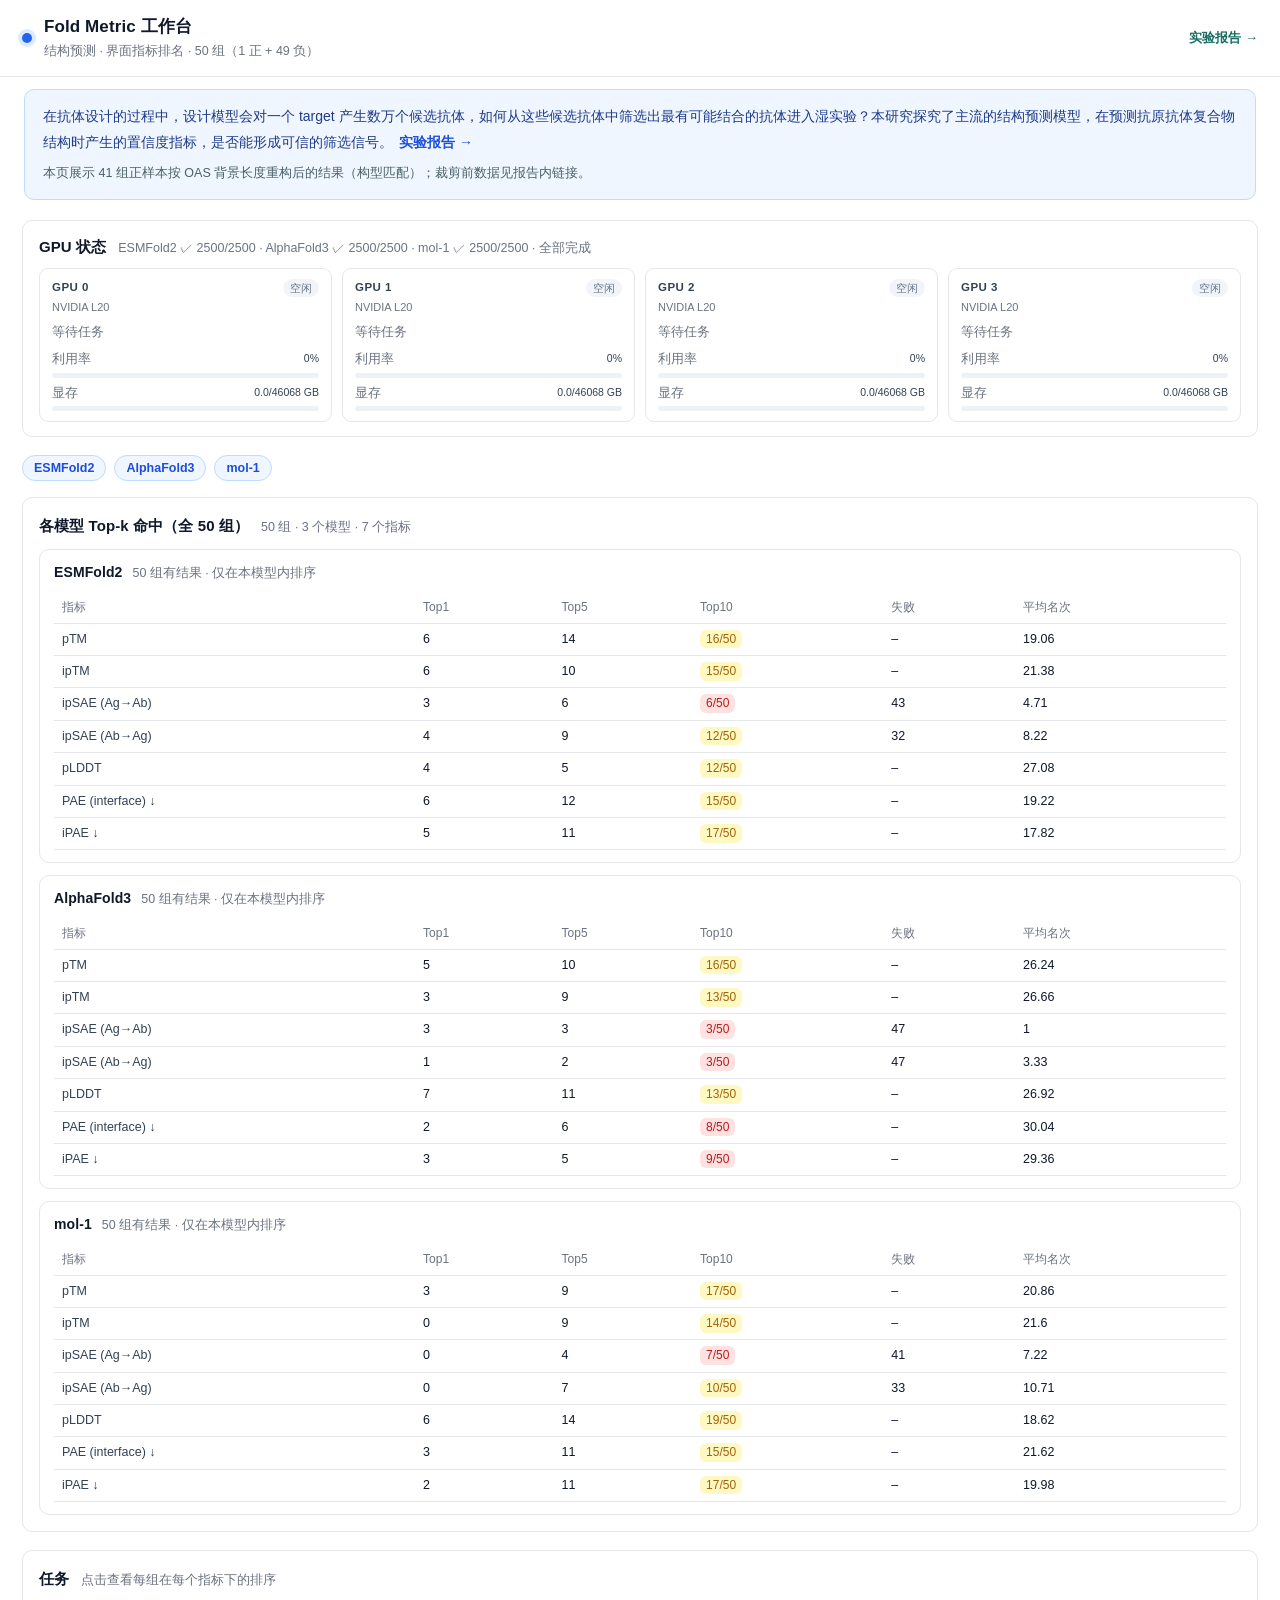
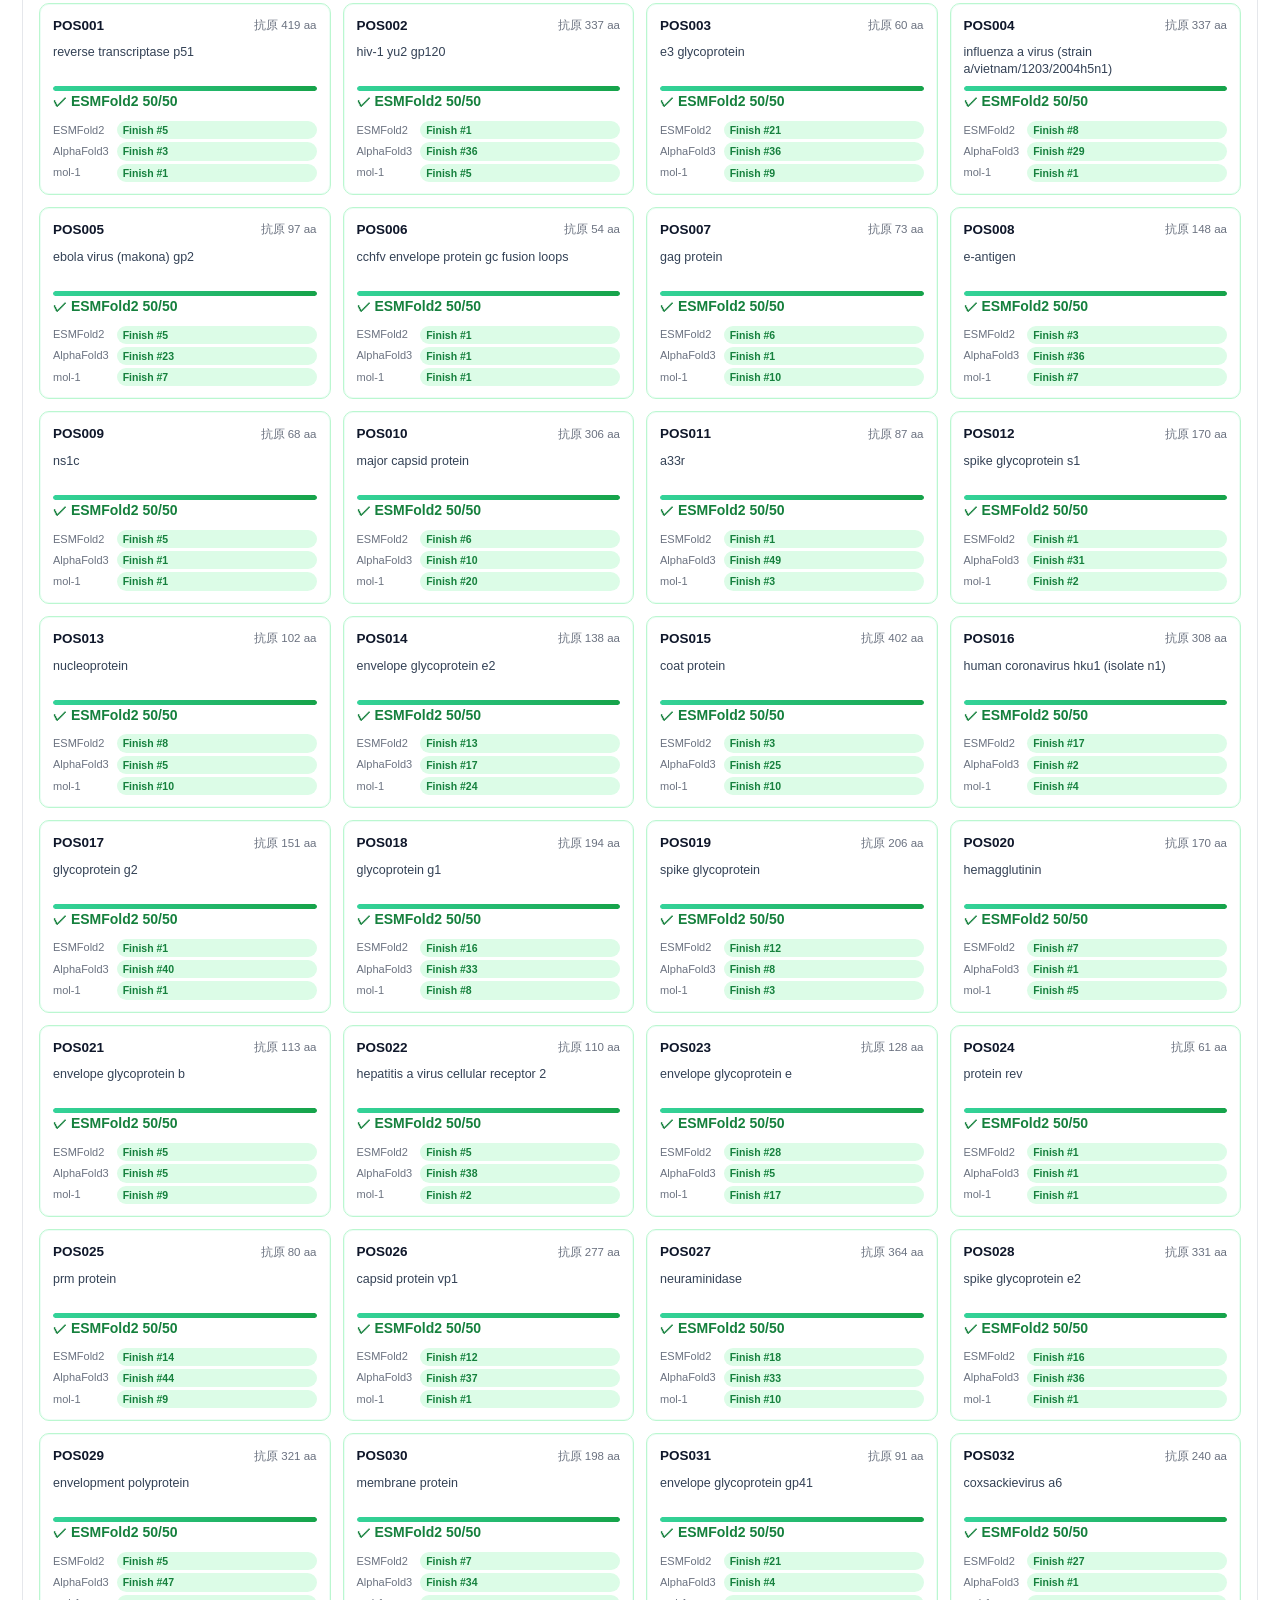
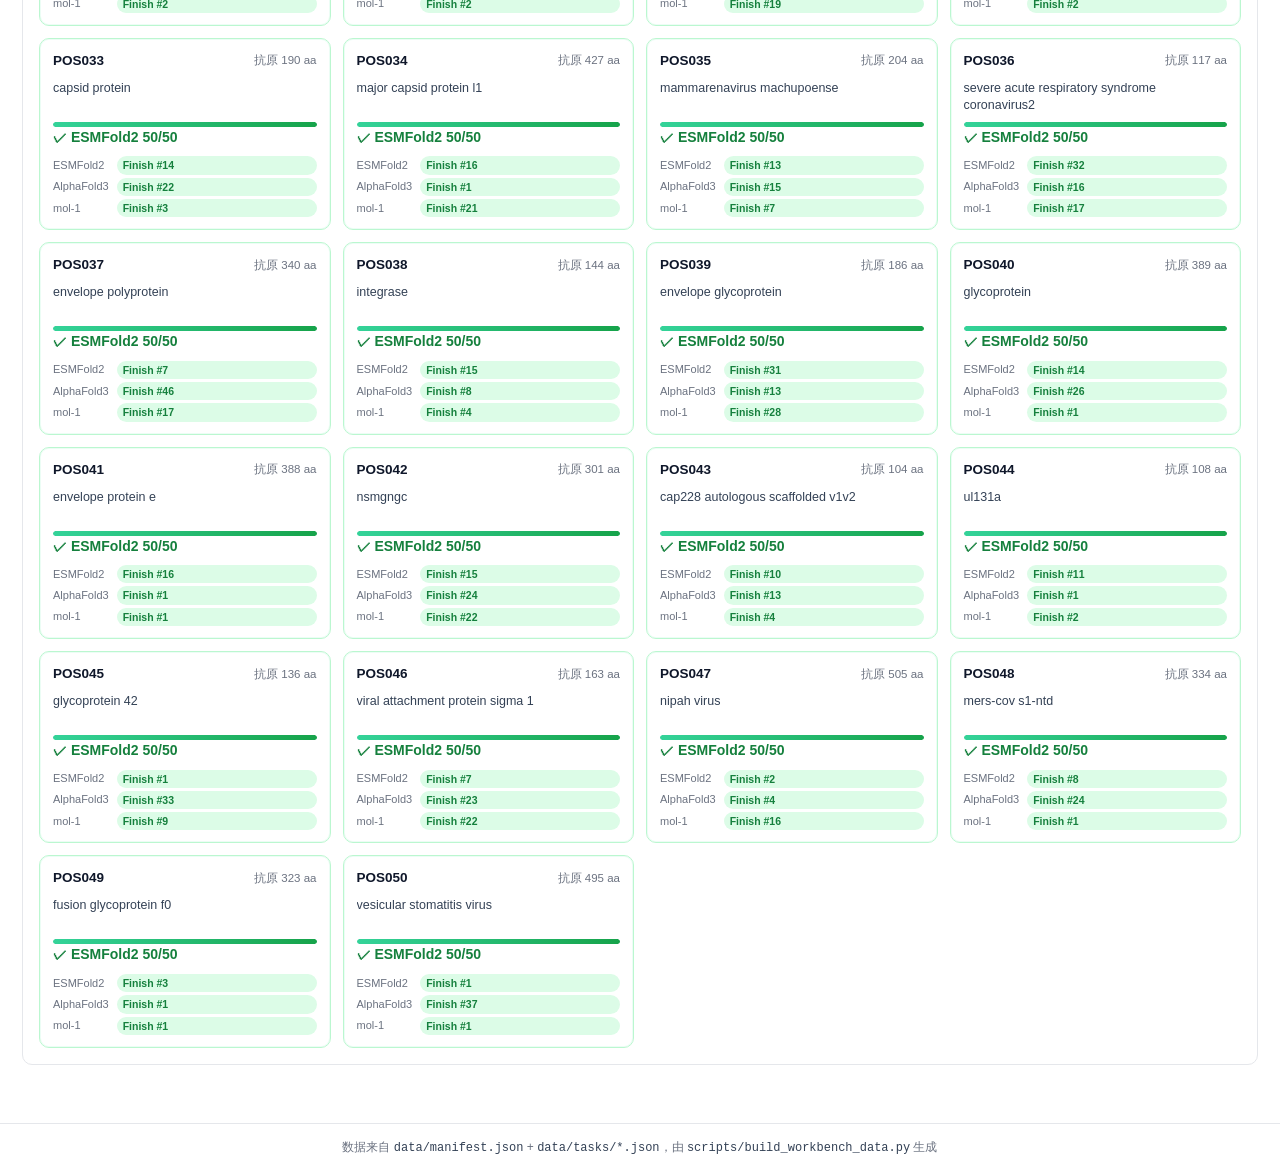
==== commit d11c5807: "fold-metric: replace green pill links with bold blue text" ====
--- a/fold-metric/index.html
+++ b/fold-metric/index.html
@@ -22,7 +22,7 @@
   </div>
       <span id="view-nav"><a href="./report/" style="margin-left:12px;font-size:13px;color:#196d63;text-decoration:none;font-weight:600">实验报告 →</a></span>
 </header>
-<div id="match-banner" style="margin:12px 24px 0;padding:14px 18px;border-radius:10px;background:#eff6ff;border:1px solid #bfdbfe;color:#1e3a8a;font-size:14px;line-height:1.85">在抗体设计的过程中，设计模型会对一个 target 产生数万个候选抗体，如何从这些候选抗体中筛选出最有可能结合的抗体进入湿实验？本研究探究了主流的结构预测模型，在预测抗原抗体复合物结构时产生的置信度指标，是否能形成可信的筛选信号。<a href="./report/" style="display:inline-block;margin-left:8px;padding:3px 14px;border-radius:999px;background:#196d63;color:#fff;text-decoration:none;font-weight:600;font-size:13.5px">实验报告 →</a><div style="margin-top:6px;color:#4c6069;font-size:12.5px">本页展示 41 组正样本按 OAS 背景长度重构后的结果（构型匹配）；裁剪前数据见报告内链接。</div></div>
+<div id="match-banner" style="margin:12px 24px 0;padding:14px 18px;border-radius:10px;background:#eff6ff;border:1px solid #bfdbfe;color:#1e3a8a;font-size:14px;line-height:1.85">在抗体设计的过程中，设计模型会对一个 target 产生数万个候选抗体，如何从这些候选抗体中筛选出最有可能结合的抗体进入湿实验？本研究探究了主流的结构预测模型，在预测抗原抗体复合物结构时产生的置信度指标，是否能形成可信的筛选信号。<a href="./report/" style="margin-left:6px;color:#1d4ed8;font-weight:700;text-decoration:none">实验报告 →</a><div style="margin-top:6px;color:#4c6069;font-size:12.5px">本页展示 41 组正样本按 OAS 背景长度重构后的结果（构型匹配）；裁剪前数据见报告内链接。</div></div>
 
 
 <main>
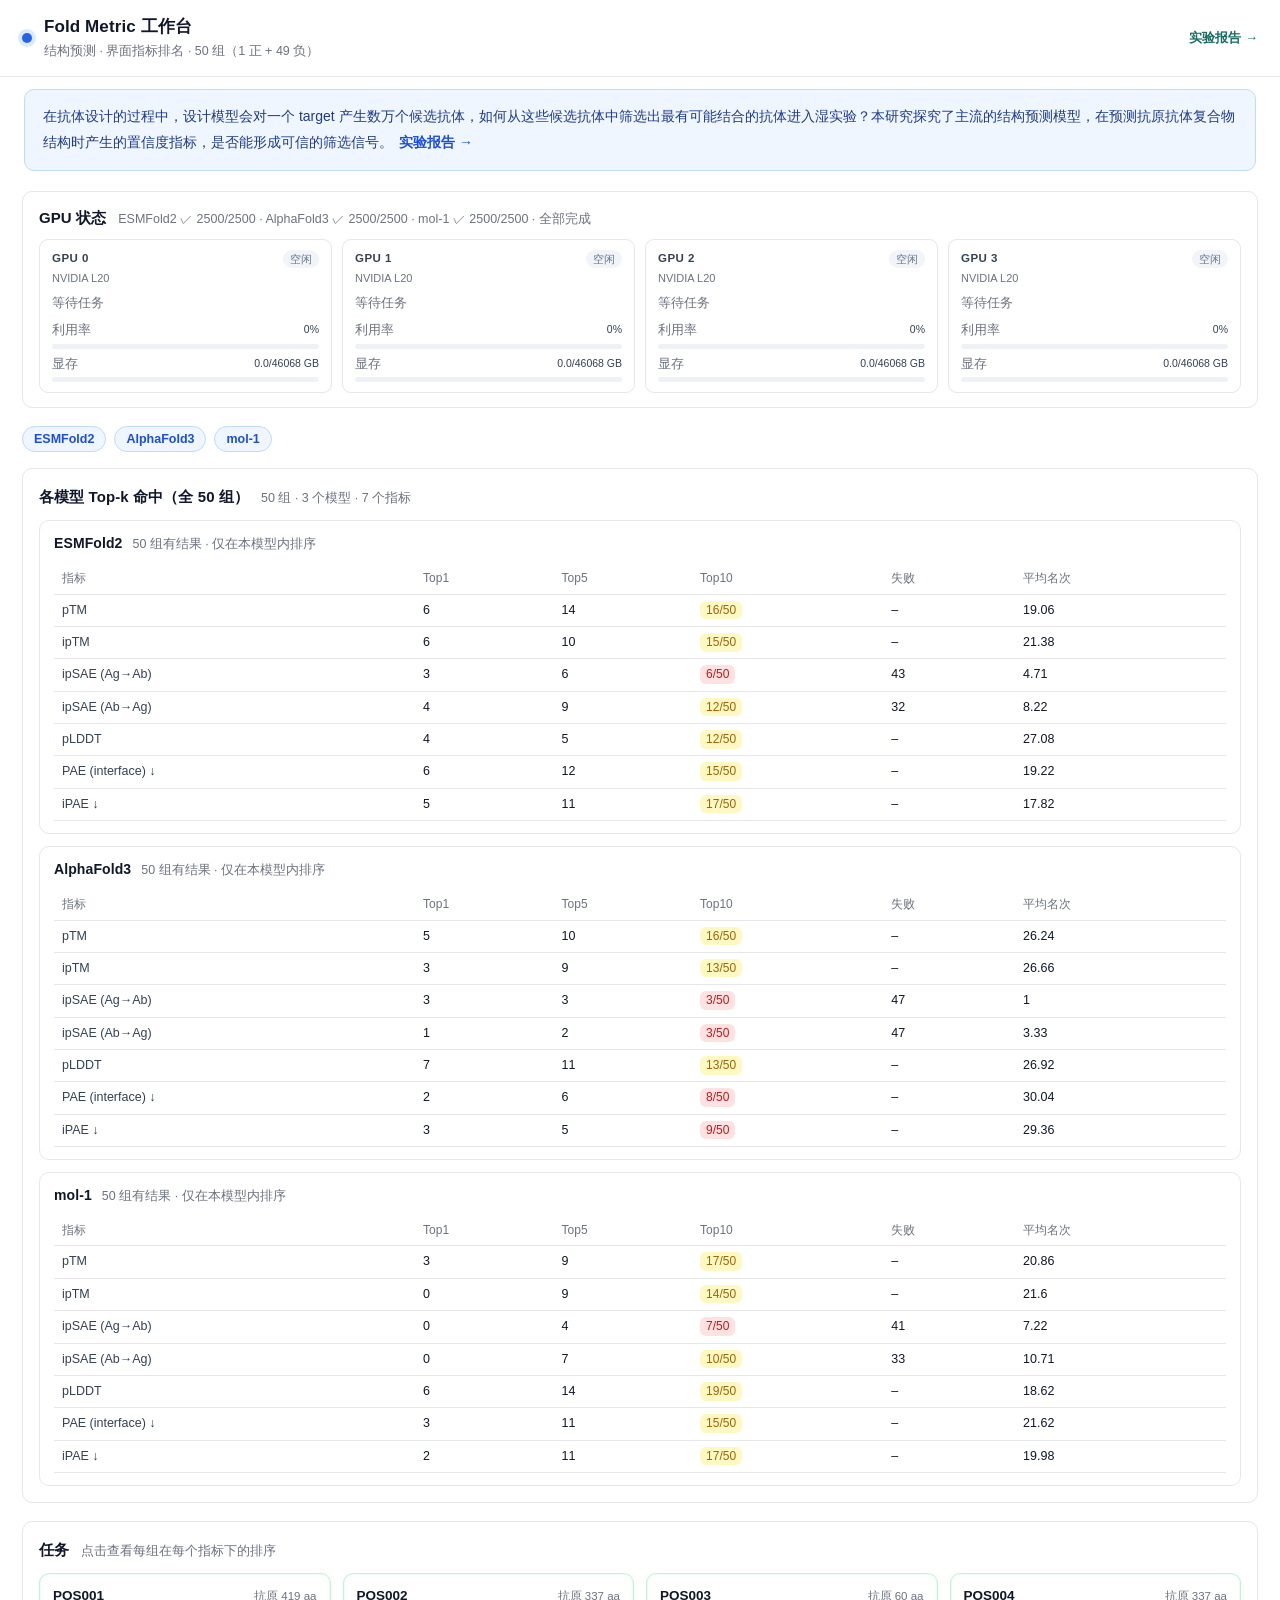
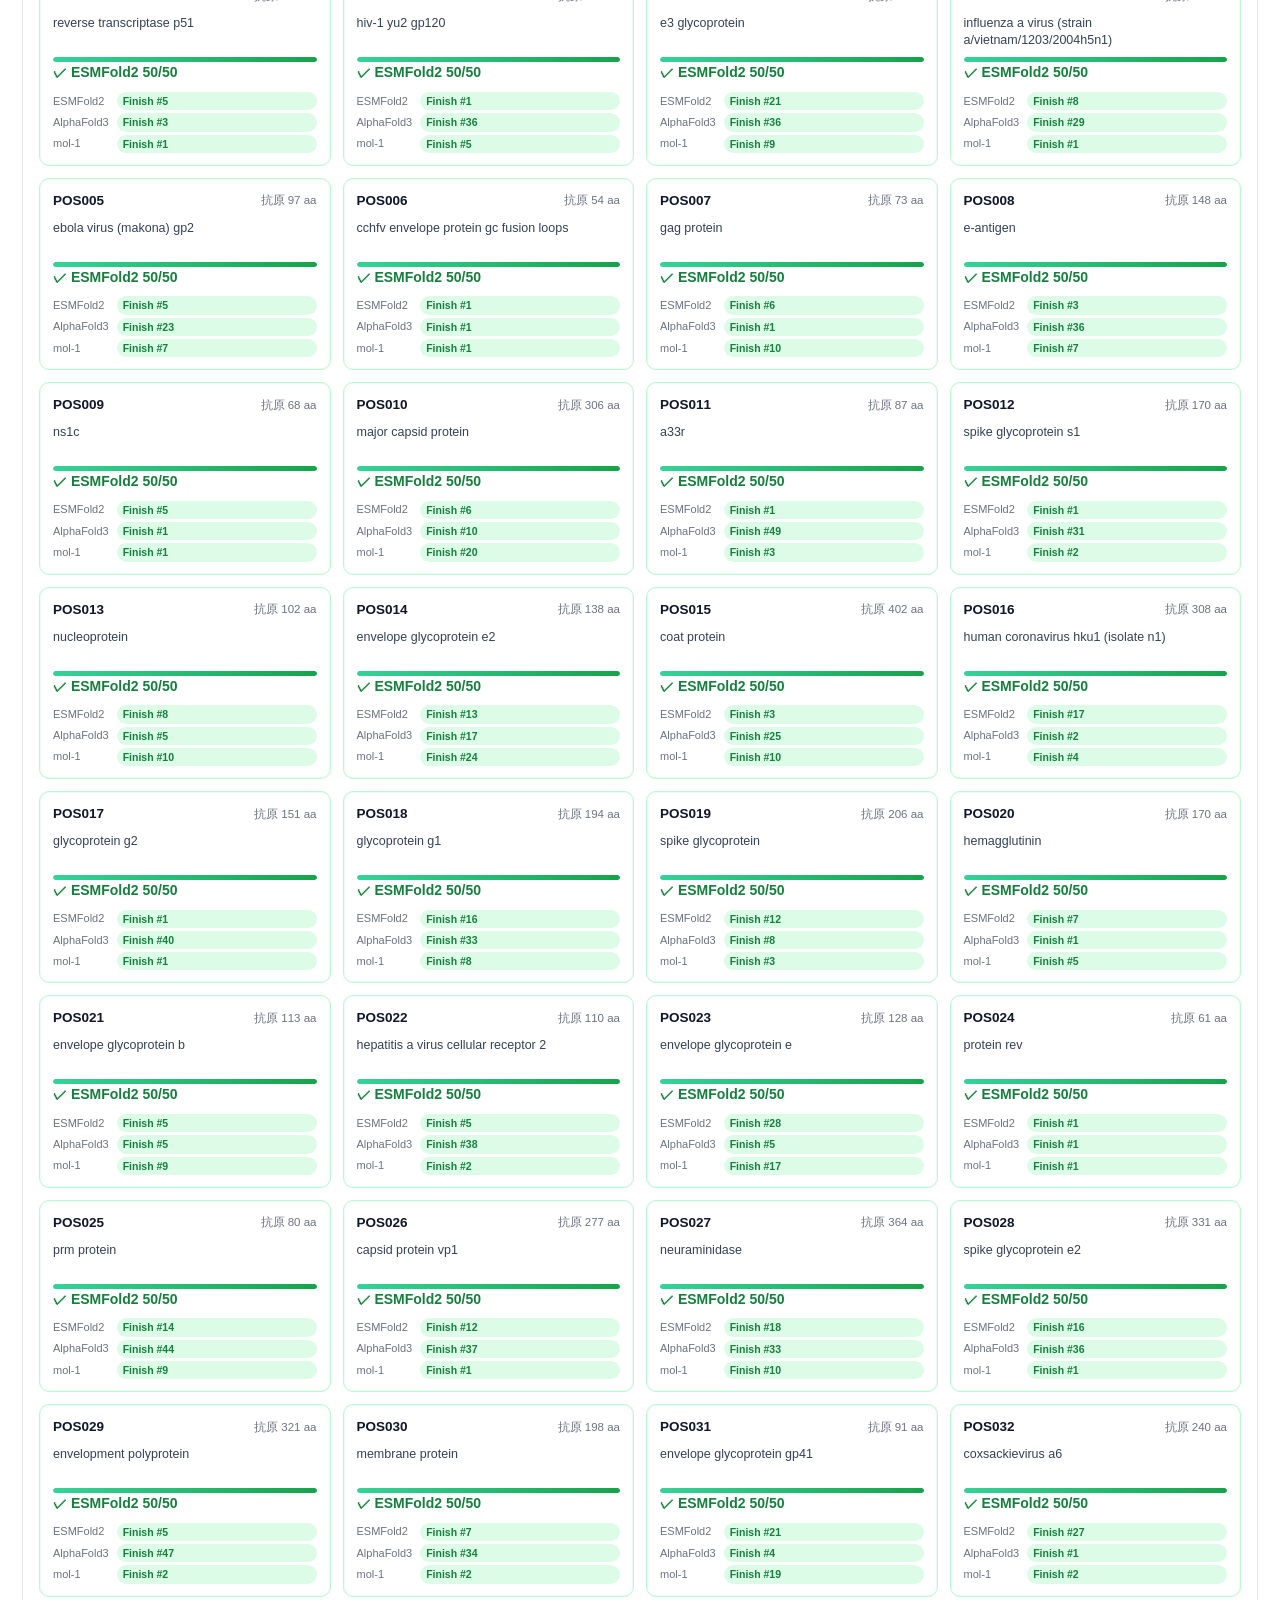
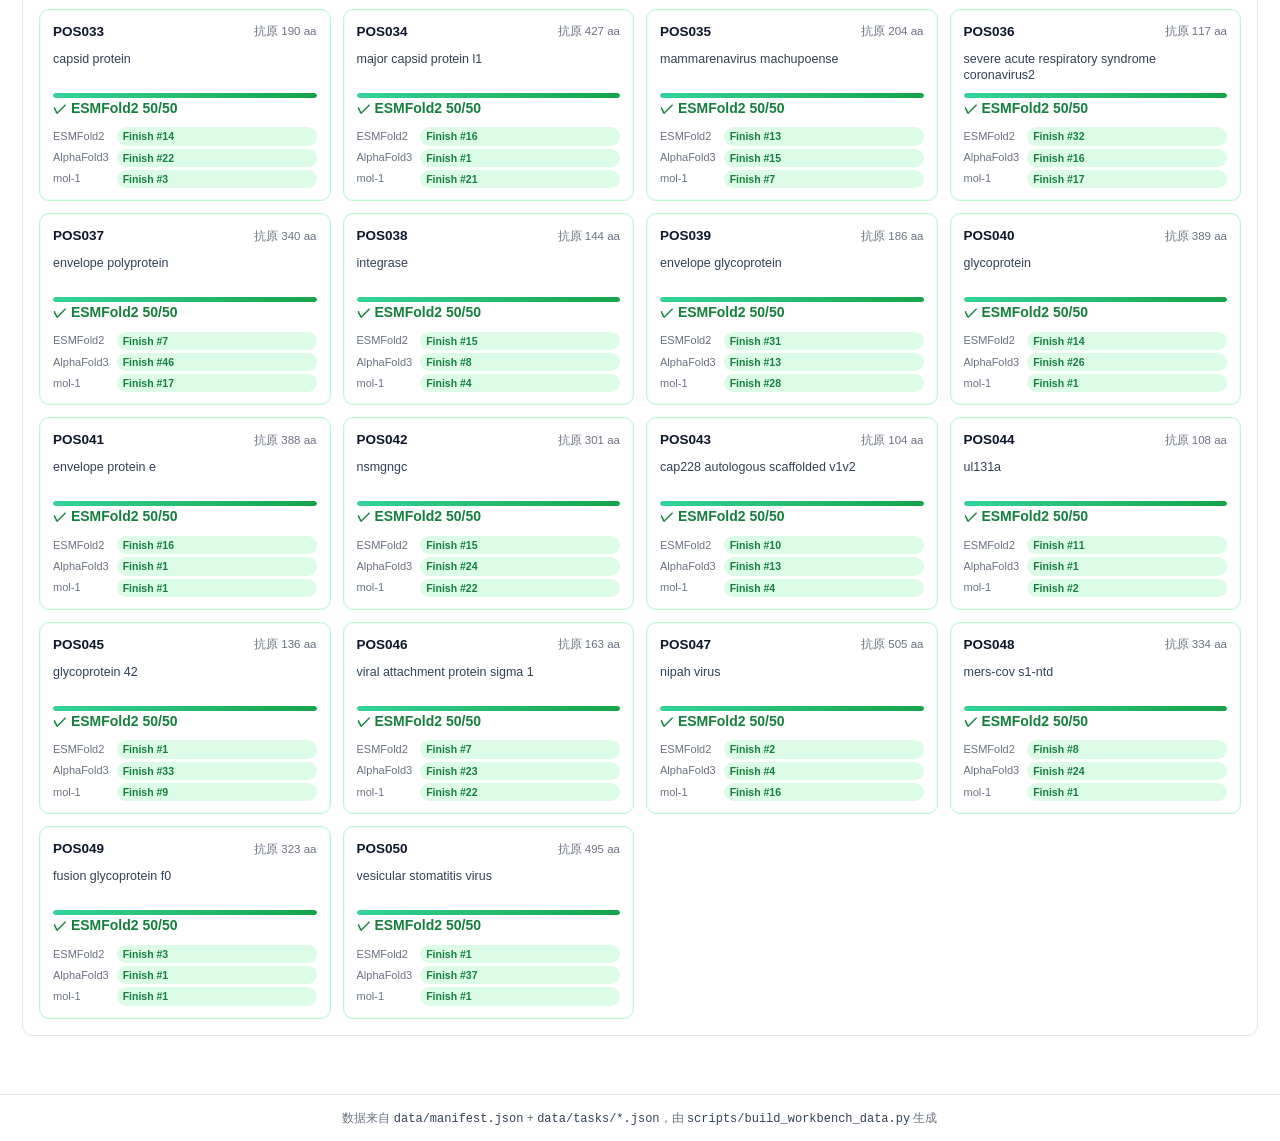
==== commit 4f0e236c: "fold-metric: drop the gray caption line under the report banner" ====
--- a/fold-metric/index.html
+++ b/fold-metric/index.html
@@ -22,7 +22,7 @@
   </div>
       <span id="view-nav"><a href="./report/" style="margin-left:12px;font-size:13px;color:#196d63;text-decoration:none;font-weight:600">实验报告 →</a></span>
 </header>
-<div id="match-banner" style="margin:12px 24px 0;padding:14px 18px;border-radius:10px;background:#eff6ff;border:1px solid #bfdbfe;color:#1e3a8a;font-size:14px;line-height:1.85">在抗体设计的过程中，设计模型会对一个 target 产生数万个候选抗体，如何从这些候选抗体中筛选出最有可能结合的抗体进入湿实验？本研究探究了主流的结构预测模型，在预测抗原抗体复合物结构时产生的置信度指标，是否能形成可信的筛选信号。<a href="./report/" style="margin-left:6px;color:#1d4ed8;font-weight:700;text-decoration:none">实验报告 →</a><div style="margin-top:6px;color:#4c6069;font-size:12.5px">本页展示 41 组正样本按 OAS 背景长度重构后的结果（构型匹配）；裁剪前数据见报告内链接。</div></div>
+<div id="match-banner" style="margin:12px 24px 0;padding:14px 18px;border-radius:10px;background:#eff6ff;border:1px solid #bfdbfe;color:#1e3a8a;font-size:14px;line-height:1.85">在抗体设计的过程中，设计模型会对一个 target 产生数万个候选抗体，如何从这些候选抗体中筛选出最有可能结合的抗体进入湿实验？本研究探究了主流的结构预测模型，在预测抗原抗体复合物结构时产生的置信度指标，是否能形成可信的筛选信号。<a href="./report/" style="margin-left:6px;color:#1d4ed8;font-weight:700;text-decoration:none">实验报告 →</a></div>
 
 
 <main>
